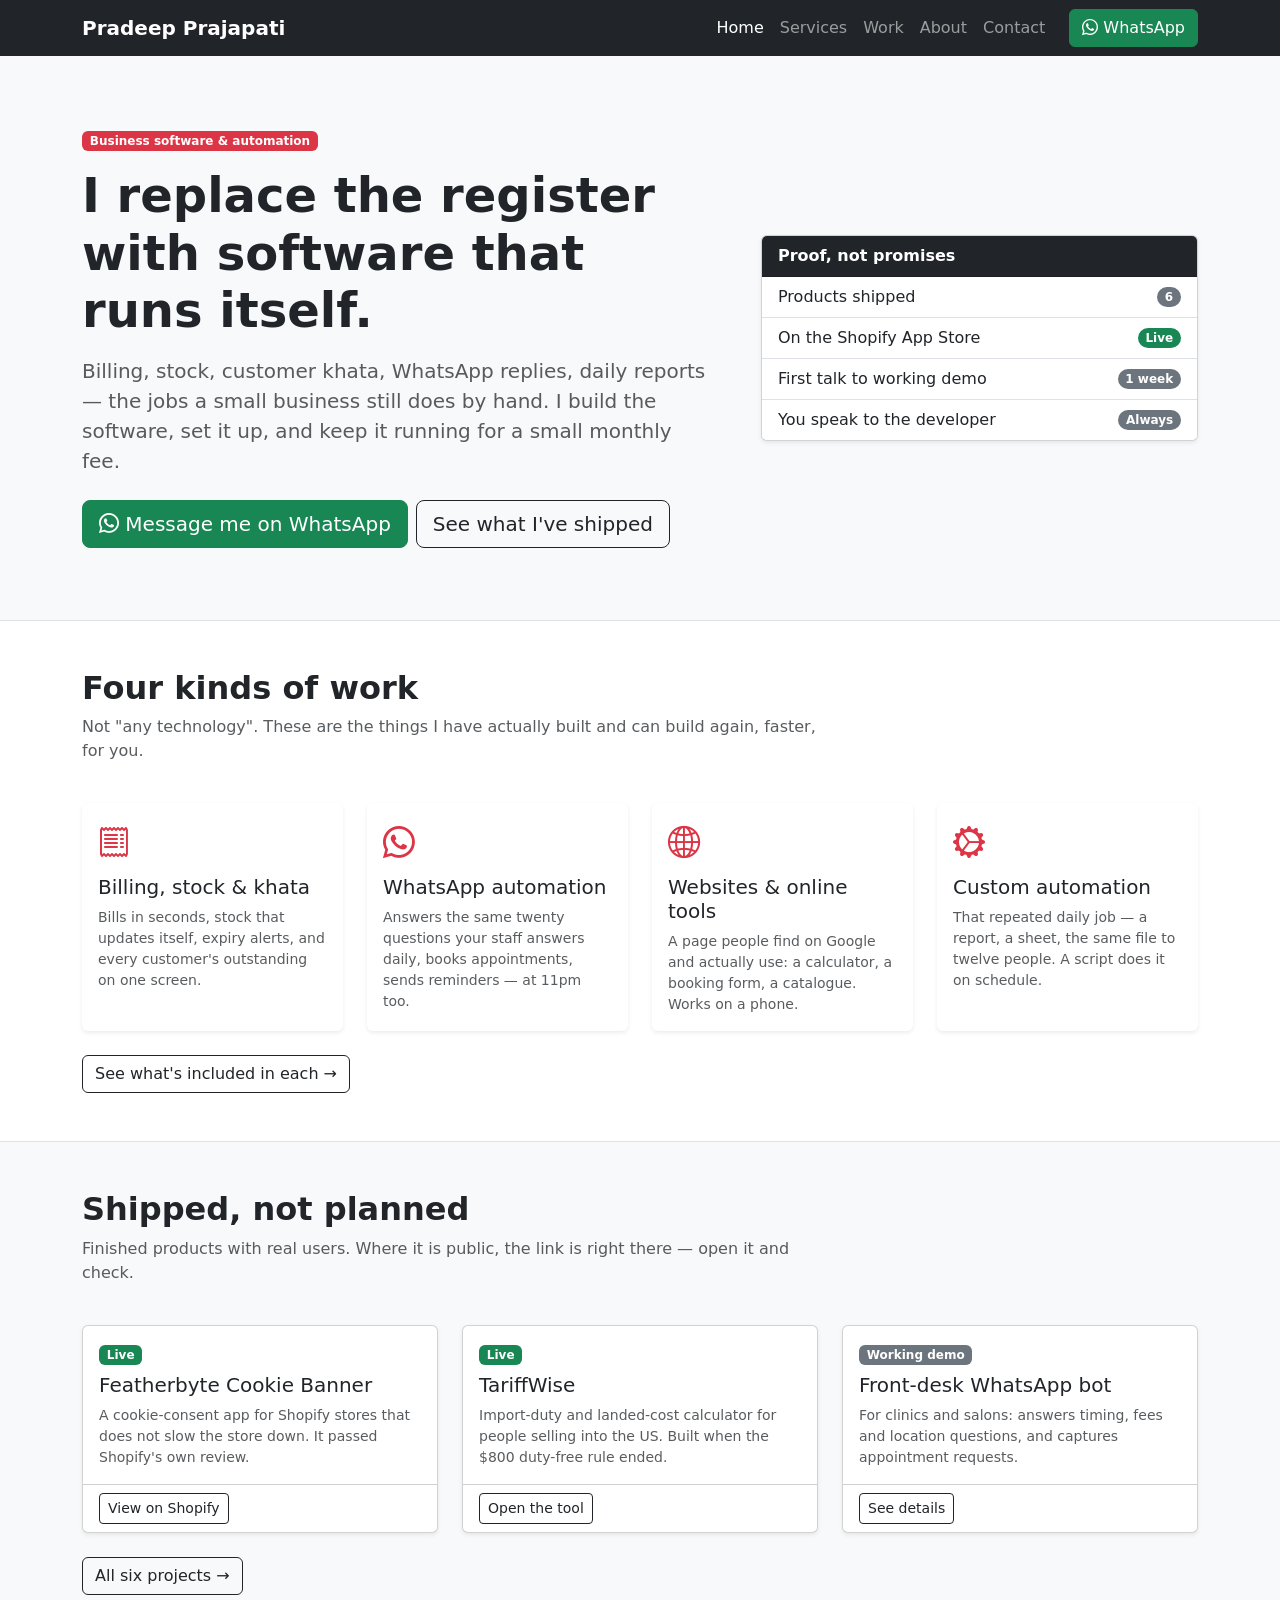
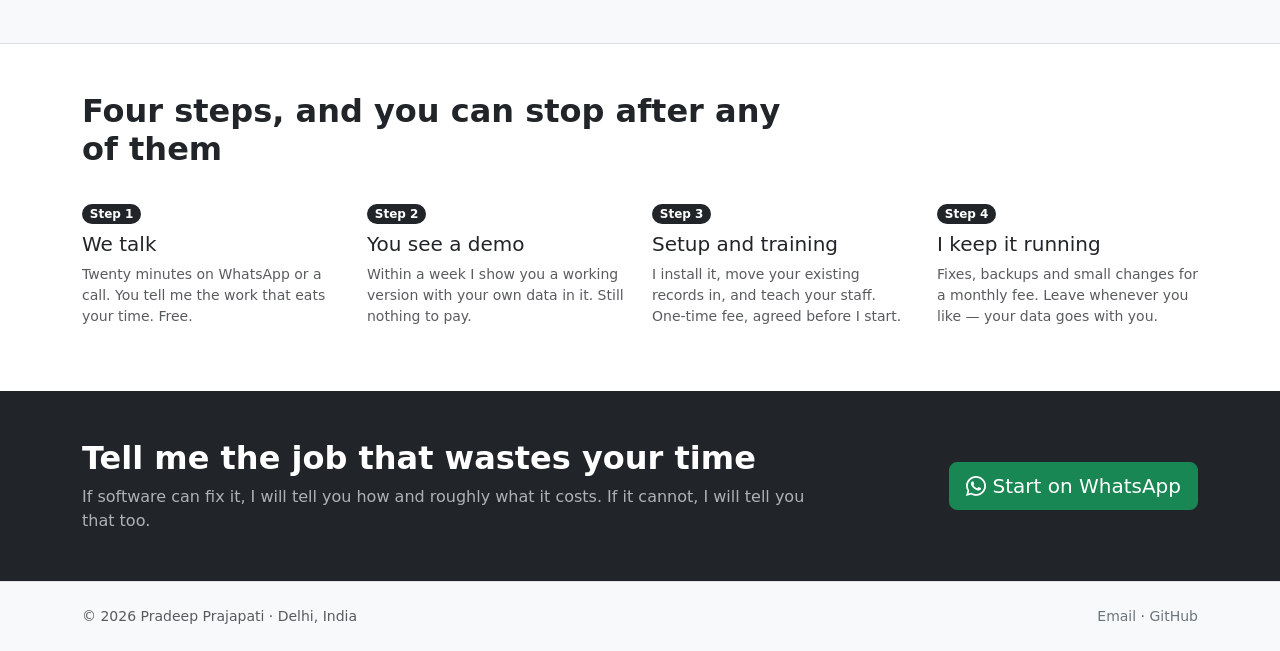
==== index.html @ d51dcd0d "Add BazaarMentor site: 5-page Bootstrap portfolio Static site (no build step, no custom CSS) for Git" ====
<!doctype html>
<html lang="en">
<head>
<meta charset="utf-8">
<meta name="viewport" content="width=device-width, initial-scale=1">
<title>Pradeep Prajapati — Business Software &amp; Automation</title>
<meta name="description" content="I build billing, stock, khata and WhatsApp automation software for small businesses. Live on the Shopify App Store. Delhi, India.">
<link rel="icon" href="favicon.svg" type="image/svg+xml">
<link href="https://cdn.jsdelivr.net/npm/bootstrap@5.3.3/dist/css/bootstrap.min.css" rel="stylesheet">
<link href="https://cdn.jsdelivr.net/npm/bootstrap-icons@1.11.3/font/bootstrap-icons.min.css" rel="stylesheet">
</head>
<body>

<nav class="navbar navbar-expand-lg bg-dark sticky-top" data-bs-theme="dark">
  <div class="container">
    <a class="navbar-brand fw-semibold" href="index.html">Pradeep Prajapati</a>
    <button class="navbar-toggler" type="button" data-bs-toggle="collapse" data-bs-target="#mainNav" aria-controls="mainNav" aria-expanded="false" aria-label="Toggle navigation">
      <span class="navbar-toggler-icon"></span>
    </button>
    <div class="collapse navbar-collapse" id="mainNav">
      <ul class="navbar-nav ms-auto mb-2 mb-lg-0">
        <li class="nav-item"><a class="nav-link active" aria-current="page" href="index.html">Home</a></li>
        <li class="nav-item"><a class="nav-link" href="services.html">Services</a></li>
        <li class="nav-item"><a class="nav-link" href="work.html">Work</a></li>
        <li class="nav-item"><a class="nav-link" href="about.html">About</a></li>
        <li class="nav-item"><a class="nav-link" href="contact.html">Contact</a></li>
      </ul>
      <a class="btn btn-success ms-lg-3 mt-2 mt-lg-0" href="https://wa.me/91XXXXXXXXXX?text=Hi%20Pradeep%2C%20I%20saw%20your%20website.">
        <i class="bi bi-whatsapp"></i> WhatsApp
      </a>
    </div>
  </div>
</nav>

<header class="bg-body-tertiary border-bottom py-5">
  <div class="container py-lg-4">
    <div class="row align-items-center g-5">
      <div class="col-lg-7">
        <span class="badge text-bg-danger mb-3">Business software &amp; automation</span>
        <h1 class="display-5 fw-bold">I replace the register with software that runs itself.</h1>
        <p class="lead text-body-secondary mt-3">
          Billing, stock, customer khata, WhatsApp replies, daily reports — the jobs a small business still does by hand.
          I build the software, set it up, and keep it running for a small monthly fee.
        </p>
        <div class="d-flex flex-wrap gap-2 mt-4">
          <a class="btn btn-success btn-lg" href="https://wa.me/91XXXXXXXXXX?text=Hi%20Pradeep%2C%20I%20want%20software%20for%20my%20business.">
            <i class="bi bi-whatsapp"></i> Message me on WhatsApp
          </a>
          <a class="btn btn-outline-dark btn-lg" href="work.html">See what I've shipped</a>
        </div>
      </div>
      <div class="col-lg-5">
        <div class="card shadow-sm">
          <div class="card-header bg-dark text-white fw-semibold" data-bs-theme="dark">Proof, not promises</div>
          <ul class="list-group list-group-flush">
            <li class="list-group-item d-flex justify-content-between align-items-center">
              Products shipped <span class="badge text-bg-secondary rounded-pill">6</span>
            </li>
            <li class="list-group-item d-flex justify-content-between align-items-center">
              On the Shopify App Store <span class="badge text-bg-success rounded-pill">Live</span>
            </li>
            <li class="list-group-item d-flex justify-content-between align-items-center">
              First talk to working demo <span class="badge text-bg-secondary rounded-pill">1 week</span>
            </li>
            <li class="list-group-item d-flex justify-content-between align-items-center">
              You speak to the developer <span class="badge text-bg-secondary rounded-pill">Always</span>
            </li>
          </ul>
        </div>
      </div>
    </div>
  </div>
</header>

<section class="container py-5">
  <div class="row mb-4">
    <div class="col-lg-8">
      <h2 class="fw-bold">Four kinds of work</h2>
      <p class="text-body-secondary">Not "any technology". These are the things I have actually built and can build again, faster, for you.</p>
    </div>
  </div>
  <div class="row g-4">
    <div class="col-md-6 col-lg-3">
      <div class="card h-100 border-0 shadow-sm">
        <div class="card-body">
          <i class="bi bi-receipt fs-2 text-danger"></i>
          <h3 class="h5 card-title mt-2">Billing, stock &amp; khata</h3>
          <p class="card-text text-body-secondary small">Bills in seconds, stock that updates itself, expiry alerts, and every customer's outstanding on one screen.</p>
        </div>
      </div>
    </div>
    <div class="col-md-6 col-lg-3">
      <div class="card h-100 border-0 shadow-sm">
        <div class="card-body">
          <i class="bi bi-whatsapp fs-2 text-danger"></i>
          <h3 class="h5 card-title mt-2">WhatsApp automation</h3>
          <p class="card-text text-body-secondary small">Answers the same twenty questions your staff answers daily, books appointments, sends reminders — at 11pm too.</p>
        </div>
      </div>
    </div>
    <div class="col-md-6 col-lg-3">
      <div class="card h-100 border-0 shadow-sm">
        <div class="card-body">
          <i class="bi bi-globe2 fs-2 text-danger"></i>
          <h3 class="h5 card-title mt-2">Websites &amp; online tools</h3>
          <p class="card-text text-body-secondary small">A page people find on Google and actually use: a calculator, a booking form, a catalogue. Works on a phone.</p>
        </div>
      </div>
    </div>
    <div class="col-md-6 col-lg-3">
      <div class="card h-100 border-0 shadow-sm">
        <div class="card-body">
          <i class="bi bi-gear-wide-connected fs-2 text-danger"></i>
          <h3 class="h5 card-title mt-2">Custom automation</h3>
          <p class="card-text text-body-secondary small">That repeated daily job — a report, a sheet, the same file to twelve people. A script does it on schedule.</p>
        </div>
      </div>
    </div>
  </div>
  <div class="mt-4">
    <a class="btn btn-outline-dark" href="services.html">See what's included in each →</a>
  </div>
</section>

<section class="bg-body-tertiary border-top border-bottom py-5">
  <div class="container">
    <div class="row mb-4">
      <div class="col-lg-8">
        <h2 class="fw-bold">Shipped, not planned</h2>
        <p class="text-body-secondary">Finished products with real users. Where it is public, the link is right there — open it and check.</p>
      </div>
    </div>
    <div class="row g-4">
      <div class="col-md-4">
        <div class="card h-100 shadow-sm">
          <div class="card-body">
            <span class="badge text-bg-success mb-2">Live</span>
            <h3 class="h5 card-title">Featherbyte Cookie Banner</h3>
            <p class="card-text text-body-secondary small">A cookie-consent app for Shopify stores that does not slow the store down. It passed Shopify's own review.</p>
          </div>
          <div class="card-footer bg-transparent">
            <a class="btn btn-sm btn-outline-dark" href="https://apps.shopify.com/featherbyte-cookie-banner" target="_blank" rel="noopener">View on Shopify</a>
          </div>
        </div>
      </div>
      <div class="col-md-4">
        <div class="card h-100 shadow-sm">
          <div class="card-body">
            <span class="badge text-bg-success mb-2">Live</span>
            <h3 class="h5 card-title">TariffWise</h3>
            <p class="card-text text-body-secondary small">Import-duty and landed-cost calculator for people selling into the US. Built when the $800 duty-free rule ended.</p>
          </div>
          <div class="card-footer bg-transparent">
            <a class="btn btn-sm btn-outline-dark" href="https://pradeepprajapati9.github.io/tariffwise/" target="_blank" rel="noopener">Open the tool</a>
          </div>
        </div>
      </div>
      <div class="col-md-4">
        <div class="card h-100 shadow-sm">
          <div class="card-body">
            <span class="badge text-bg-secondary mb-2">Working demo</span>
            <h3 class="h5 card-title">Front-desk WhatsApp bot</h3>
            <p class="card-text text-body-secondary small">For clinics and salons: answers timing, fees and location questions, and captures appointment requests.</p>
          </div>
          <div class="card-footer bg-transparent">
            <a class="btn btn-sm btn-outline-dark" href="work.html">See details</a>
          </div>
        </div>
      </div>
    </div>
    <div class="mt-4">
      <a class="btn btn-outline-dark" href="work.html">All six projects →</a>
    </div>
  </div>
</section>

<section class="container py-5">
  <div class="row mb-4">
    <div class="col-lg-8">
      <h2 class="fw-bold">Four steps, and you can stop after any of them</h2>
    </div>
  </div>
  <div class="row g-4">
    <div class="col-md-6 col-lg-3">
      <span class="badge text-bg-dark rounded-pill mb-2">Step 1</span>
      <h3 class="h5">We talk</h3>
      <p class="text-body-secondary small">Twenty minutes on WhatsApp or a call. You tell me the work that eats your time. Free.</p>
    </div>
    <div class="col-md-6 col-lg-3">
      <span class="badge text-bg-dark rounded-pill mb-2">Step 2</span>
      <h3 class="h5">You see a demo</h3>
      <p class="text-body-secondary small">Within a week I show you a working version with your own data in it. Still nothing to pay.</p>
    </div>
    <div class="col-md-6 col-lg-3">
      <span class="badge text-bg-dark rounded-pill mb-2">Step 3</span>
      <h3 class="h5">Setup and training</h3>
      <p class="text-body-secondary small">I install it, move your existing records in, and teach your staff. One-time fee, agreed before I start.</p>
    </div>
    <div class="col-md-6 col-lg-3">
      <span class="badge text-bg-dark rounded-pill mb-2">Step 4</span>
      <h3 class="h5">I keep it running</h3>
      <p class="text-body-secondary small">Fixes, backups and small changes for a monthly fee. Leave whenever you like — your data goes with you.</p>
    </div>
  </div>
</section>

<section class="bg-dark text-white py-5" data-bs-theme="dark">
  <div class="container">
    <div class="row align-items-center g-4">
      <div class="col-lg-8">
        <h2 class="fw-bold">Tell me the job that wastes your time</h2>
        <p class="text-body-secondary mb-0">If software can fix it, I will tell you how and roughly what it costs. If it cannot, I will tell you that too.</p>
      </div>
      <div class="col-lg-4 text-lg-end">
        <a class="btn btn-success btn-lg" href="https://wa.me/91XXXXXXXXXX?text=Hi%20Pradeep%2C%20I%20want%20software%20for%20my%20business.">
          <i class="bi bi-whatsapp"></i> Start on WhatsApp
        </a>
      </div>
    </div>
  </div>
</section>

<footer class="bg-body-tertiary border-top py-4">
  <div class="container d-flex flex-wrap justify-content-between gap-2">
    <span class="text-body-secondary small">© 2026 Pradeep Prajapati · Delhi, India</span>
    <span class="text-body-secondary small">
      <a class="link-secondary text-decoration-none" href="mailto:prajapatipradeepkumar954@gmail.com">Email</a> ·
      <a class="link-secondary text-decoration-none" href="https://github.com/pradeepprajapati9" target="_blank" rel="noopener">GitHub</a>
    </span>
  </div>
</footer>

<script src="https://cdn.jsdelivr.net/npm/bootstrap@5.3.3/dist/js/bootstrap.bundle.min.js"></script>
</body>
</html>
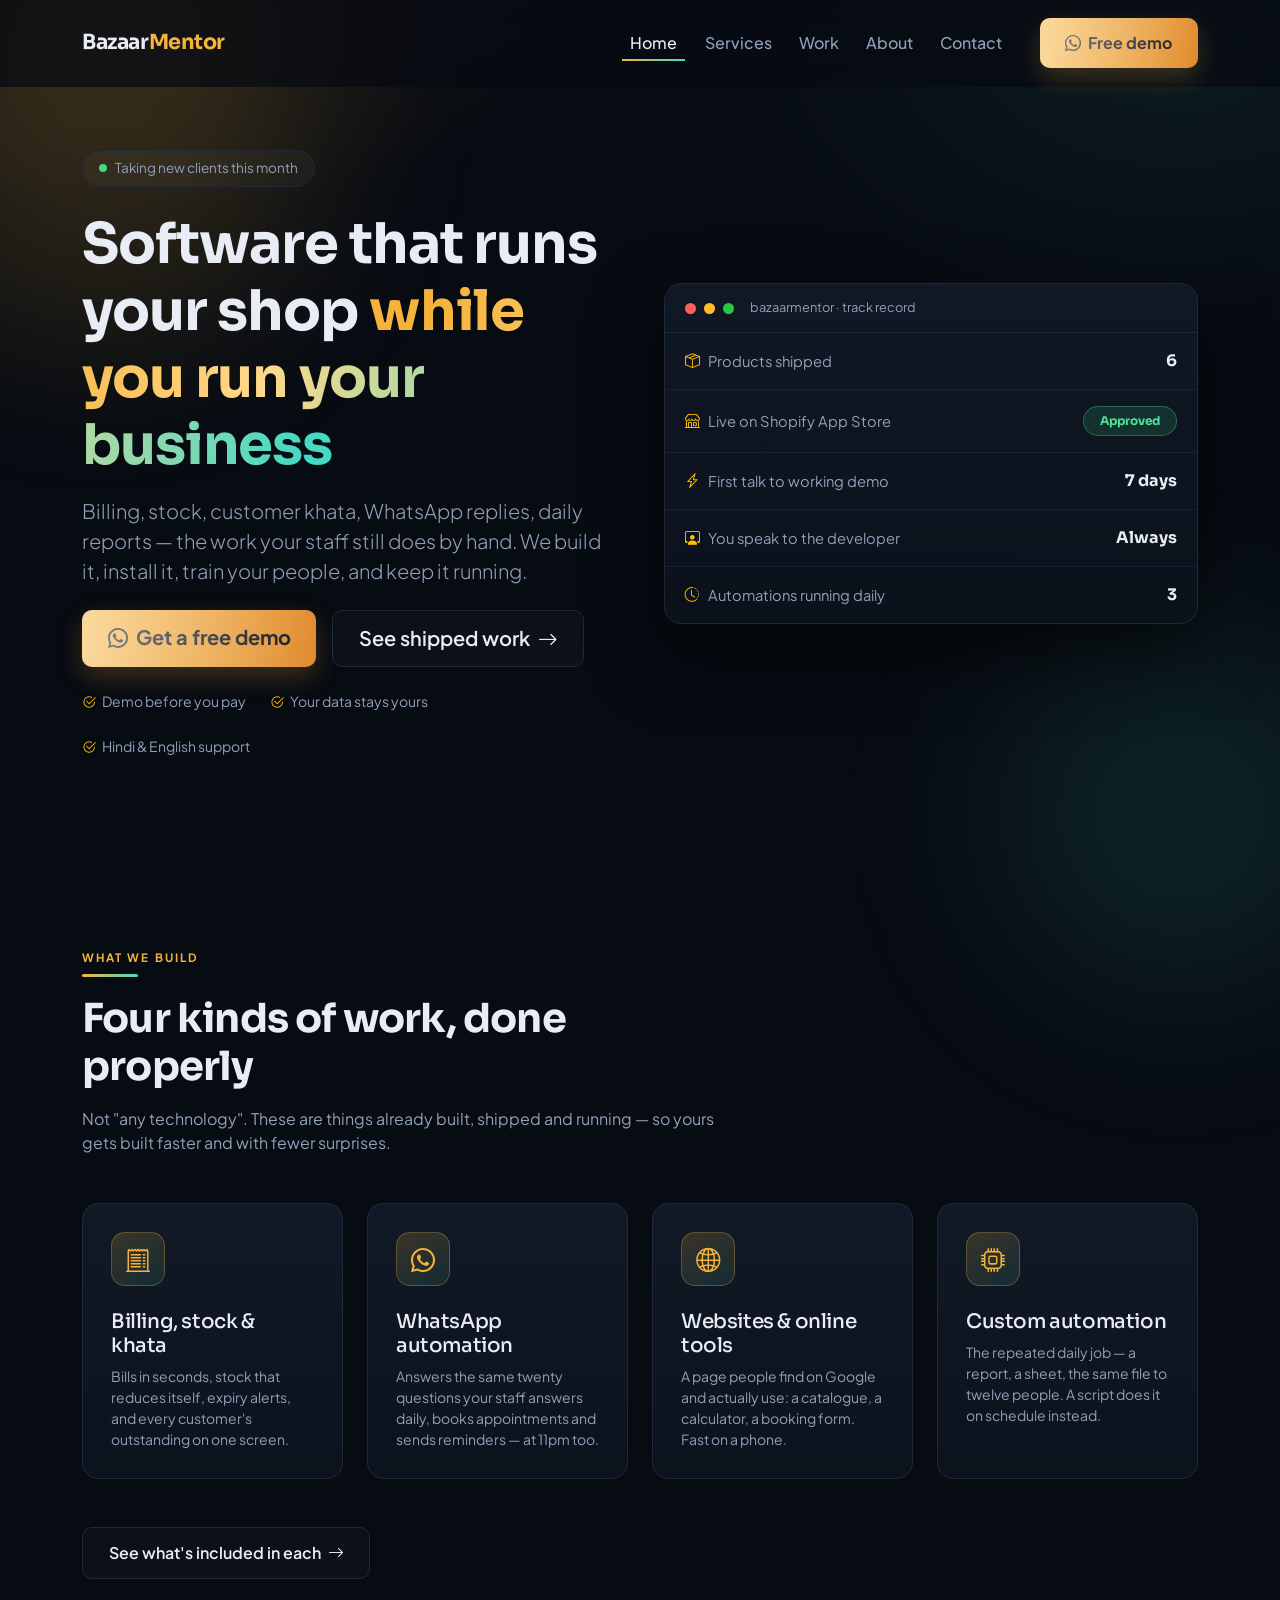
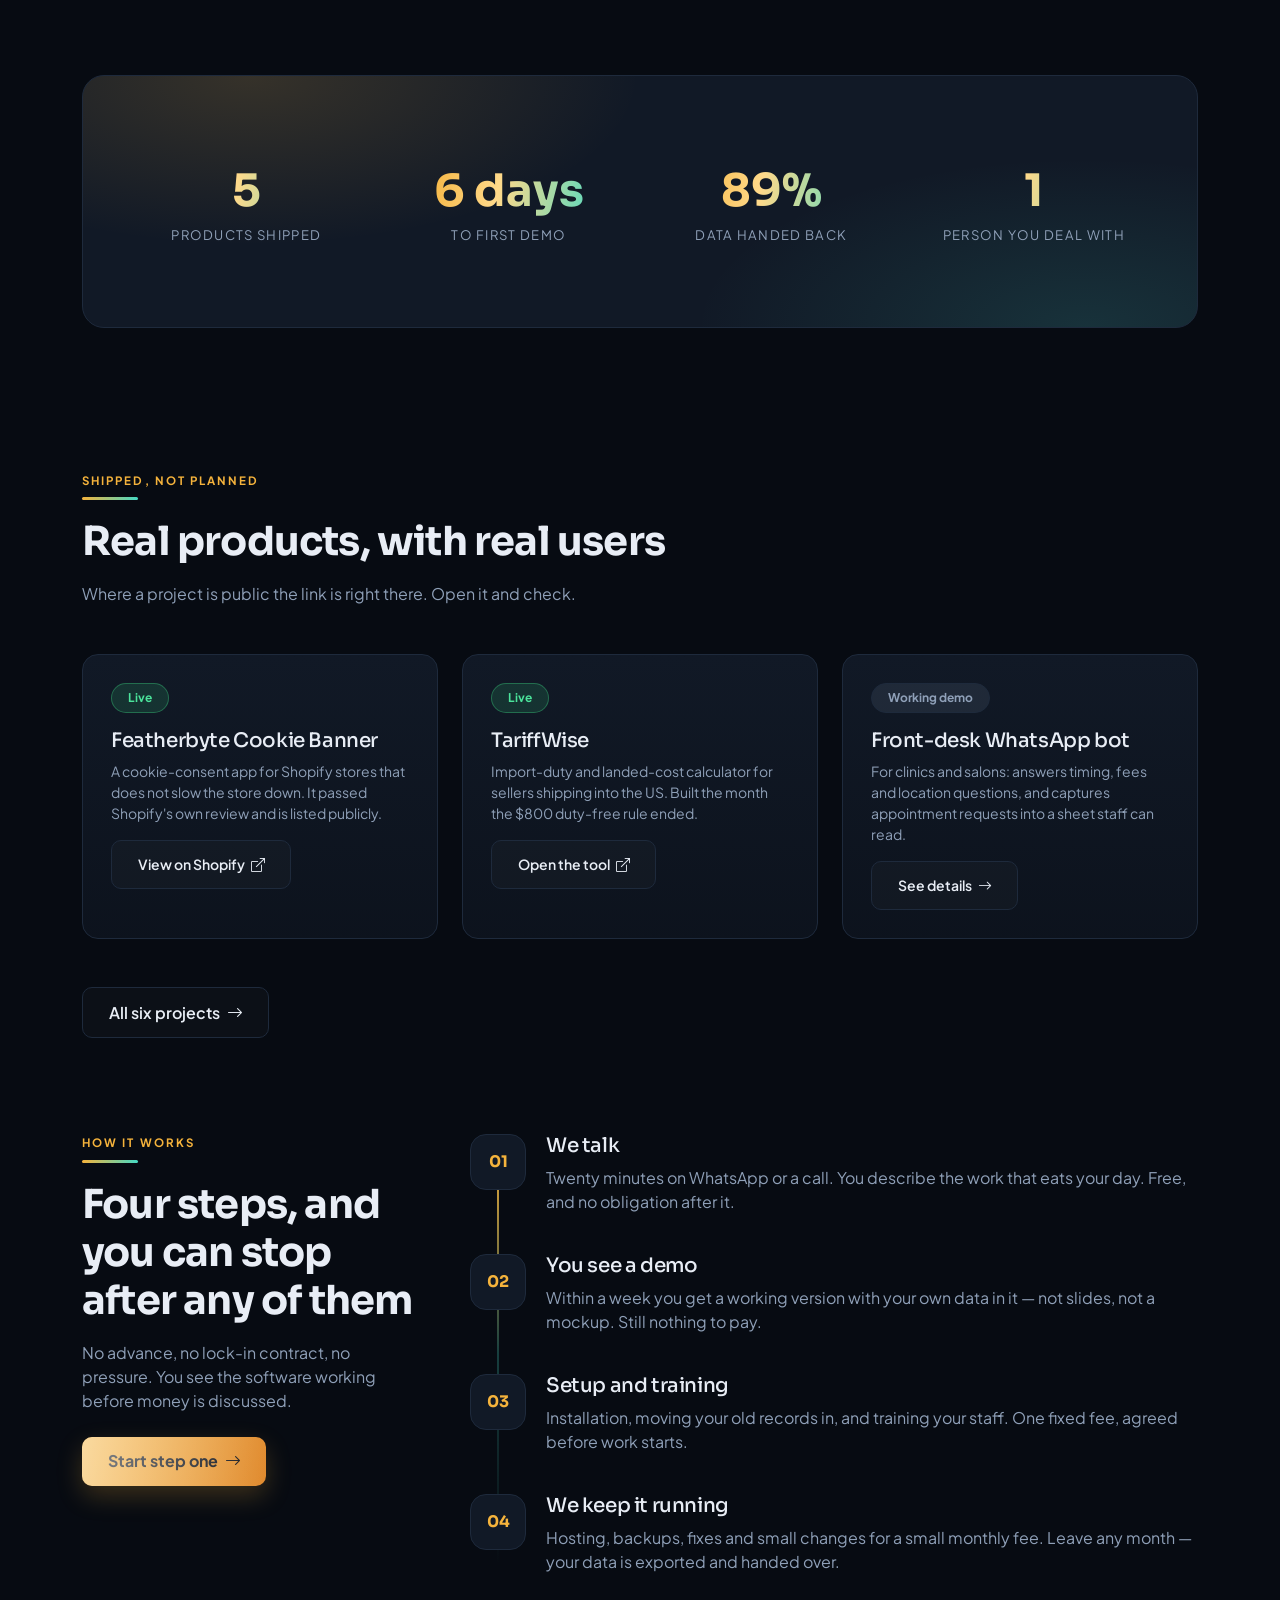
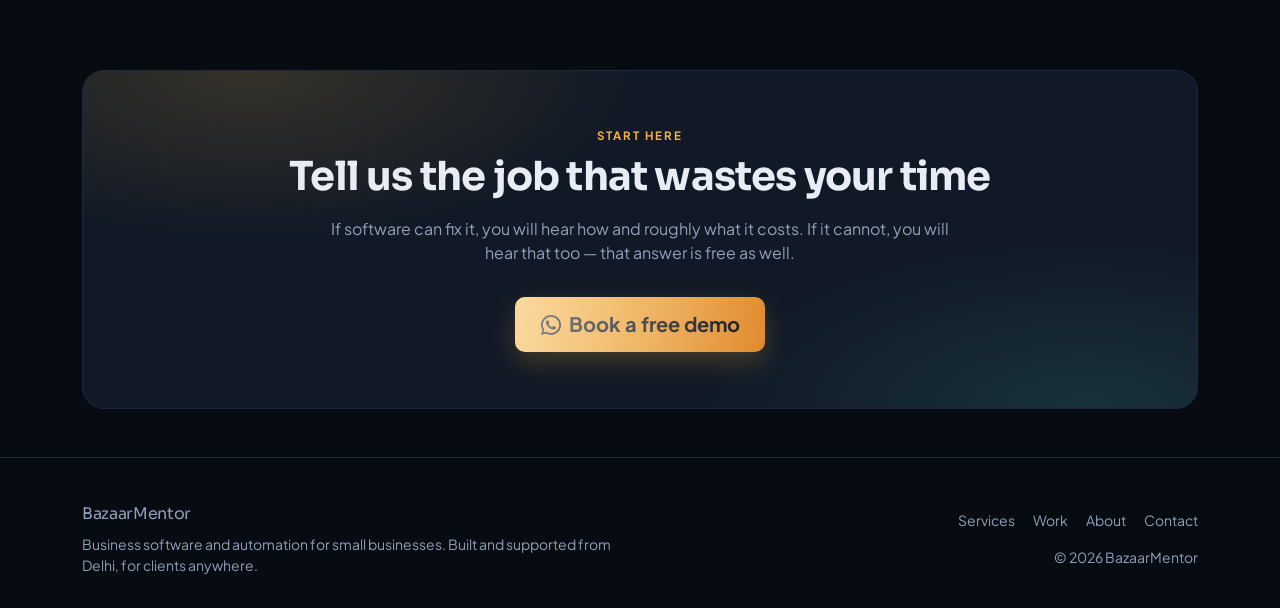
==== commit d0e37574: "Rebrand to BazaarMentor with animated dark theme New visual identity: dark ink ground, gold/cyan acc" ====
--- a/index.html
+++ b/index.html
@@ -1,235 +1,286 @@
 <!doctype html>
-<html lang="en">
+<html lang="en" data-bs-theme="dark">
 <head>
 <meta charset="utf-8">
 <meta name="viewport" content="width=device-width, initial-scale=1">
-<title>Pradeep Prajapati — Business Software &amp; Automation</title>
-<meta name="description" content="I build billing, stock, khata and WhatsApp automation software for small businesses. Live on the Shopify App Store. Delhi, India.">
+<title>BazaarMentor — Software that runs your shop while you run your business</title>
+<meta name="description" content="Billing, stock, khata and WhatsApp automation for small businesses. Built, installed and maintained by the developer who writes the code. Live on the Shopify App Store.">
 <link rel="icon" href="favicon.svg" type="image/svg+xml">
+<link rel="preconnect" href="https://fonts.googleapis.com">
+<link rel="preconnect" href="https://fonts.gstatic.com" crossorigin>
+<link href="https://fonts.googleapis.com/css2?family=Sora:wght@600;700&family=Plus+Jakarta+Sans:wght@400;500;600&display=swap" rel="stylesheet">
 <link href="https://cdn.jsdelivr.net/npm/bootstrap@5.3.3/dist/css/bootstrap.min.css" rel="stylesheet">
 <link href="https://cdn.jsdelivr.net/npm/bootstrap-icons@1.11.3/font/bootstrap-icons.min.css" rel="stylesheet">
+<link href="assets/style.css" rel="stylesheet">
 </head>
 <body>
 
-<nav class="navbar navbar-expand-lg bg-dark sticky-top" data-bs-theme="dark">
-  <div class="container">
-    <a class="navbar-brand fw-semibold" href="index.html">Pradeep Prajapati</a>
-    <button class="navbar-toggler" type="button" data-bs-toggle="collapse" data-bs-target="#mainNav" aria-controls="mainNav" aria-expanded="false" aria-label="Toggle navigation">
+<nav class="navbar navbar-expand-lg navbar-bm fixed-top">
+  <div class="container">
+    <a class="navbar-brand" href="index.html">Bazaar<span>Mentor</span></a>
+    <button class="navbar-toggler border-0" type="button" data-bs-toggle="collapse" data-bs-target="#mainNav" aria-controls="mainNav" aria-expanded="false" aria-label="Menu">
       <span class="navbar-toggler-icon"></span>
     </button>
     <div class="collapse navbar-collapse" id="mainNav">
-      <ul class="navbar-nav ms-auto mb-2 mb-lg-0">
-        <li class="nav-item"><a class="nav-link active" aria-current="page" href="index.html">Home</a></li>
+      <ul class="navbar-nav ms-auto mb-3 mb-lg-0">
+        <li class="nav-item"><a class="nav-link active" href="index.html">Home</a></li>
         <li class="nav-item"><a class="nav-link" href="services.html">Services</a></li>
         <li class="nav-item"><a class="nav-link" href="work.html">Work</a></li>
         <li class="nav-item"><a class="nav-link" href="about.html">About</a></li>
         <li class="nav-item"><a class="nav-link" href="contact.html">Contact</a></li>
       </ul>
-      <a class="btn btn-success ms-lg-3 mt-2 mt-lg-0" href="https://wa.me/91XXXXXXXXXX?text=Hi%20Pradeep%2C%20I%20saw%20your%20website.">
-        <i class="bi bi-whatsapp"></i> WhatsApp
-      </a>
+      <a class="btn btn-bm ms-lg-4" href="contact.html"><i class="bi bi-whatsapp me-1"></i> Free demo</a>
     </div>
   </div>
 </nav>
 
-<header class="bg-body-tertiary border-bottom py-5">
-  <div class="container py-lg-4">
+<!-- ================= HERO ================= -->
+<header class="hero">
+  <div class="orb orb-1"></div>
+  <div class="orb orb-2"></div>
+  <div class="container">
     <div class="row align-items-center g-5">
-      <div class="col-lg-7">
-        <span class="badge text-bg-danger mb-3">Business software &amp; automation</span>
-        <h1 class="display-5 fw-bold">I replace the register with software that runs itself.</h1>
-        <p class="lead text-body-secondary mt-3">
-          Billing, stock, customer khata, WhatsApp replies, daily reports — the jobs a small business still does by hand.
-          I build the software, set it up, and keep it running for a small monthly fee.
+      <div class="col-lg-6">
+        <div class="pill reveal"><span class="dot"></span> Taking new clients this month</div>
+        <h1 class="display-4 fw-bold mt-4 reveal d1">
+          Software that runs your shop <span class="gradient-text">while you run your business</span>
+        </h1>
+        <p class="lead text-muted-bm mt-3 reveal d2">
+          Billing, stock, customer khata, WhatsApp replies, daily reports — the work your staff still does by hand.
+          We build it, install it, train your people, and keep it running.
         </p>
-        <div class="d-flex flex-wrap gap-2 mt-4">
-          <a class="btn btn-success btn-lg" href="https://wa.me/91XXXXXXXXXX?text=Hi%20Pradeep%2C%20I%20want%20software%20for%20my%20business.">
-            <i class="bi bi-whatsapp"></i> Message me on WhatsApp
-          </a>
-          <a class="btn btn-outline-dark btn-lg" href="work.html">See what I've shipped</a>
-        </div>
-      </div>
-      <div class="col-lg-5">
-        <div class="card shadow-sm">
-          <div class="card-header bg-dark text-white fw-semibold" data-bs-theme="dark">Proof, not promises</div>
-          <ul class="list-group list-group-flush">
-            <li class="list-group-item d-flex justify-content-between align-items-center">
-              Products shipped <span class="badge text-bg-secondary rounded-pill">6</span>
-            </li>
-            <li class="list-group-item d-flex justify-content-between align-items-center">
-              On the Shopify App Store <span class="badge text-bg-success rounded-pill">Live</span>
-            </li>
-            <li class="list-group-item d-flex justify-content-between align-items-center">
-              First talk to working demo <span class="badge text-bg-secondary rounded-pill">1 week</span>
-            </li>
-            <li class="list-group-item d-flex justify-content-between align-items-center">
-              You speak to the developer <span class="badge text-bg-secondary rounded-pill">Always</span>
-            </li>
-          </ul>
+        <div class="d-flex flex-wrap gap-3 mt-4 reveal d3">
+          <a class="btn btn-bm btn-lg" href="contact.html"><i class="bi bi-whatsapp me-2"></i>Get a free demo</a>
+          <a class="btn btn-outline-bm btn-lg" href="work.html">See shipped work <i class="bi bi-arrow-right ms-1"></i></a>
+        </div>
+        <div class="d-flex flex-wrap gap-4 mt-4 text-muted-bm small reveal d4">
+          <span><i class="bi bi-check2-circle text-warning me-1"></i> Demo before you pay</span>
+          <span><i class="bi bi-check2-circle text-warning me-1"></i> Your data stays yours</span>
+          <span><i class="bi bi-check2-circle text-warning me-1"></i> Hindi &amp; English support</span>
+        </div>
+      </div>
+
+      <div class="col-lg-6">
+        <div class="panel reveal d2">
+          <div class="panel-head">
+            <i style="background:#FF5F57"></i><i style="background:#FEBC2E"></i><i style="background:#28C840"></i>
+            <span class="ms-2">bazaarmentor · track record</span>
+          </div>
+          <div class="panel-row">
+            <span class="k"><i class="bi bi-box-seam me-2 text-warning"></i>Products shipped</span>
+            <span class="v" data-count="6">0</span>
+          </div>
+          <div class="panel-row">
+            <span class="k"><i class="bi bi-shop me-2 text-warning"></i>Live on Shopify App Store</span>
+            <span class="v"><span class="badge badge-live rounded-pill px-3 py-2">Approved</span></span>
+          </div>
+          <div class="panel-row">
+            <span class="k"><i class="bi bi-lightning-charge me-2 text-warning"></i>First talk to working demo</span>
+            <span class="v">7 days</span>
+          </div>
+          <div class="panel-row">
+            <span class="k"><i class="bi bi-person-workspace me-2 text-warning"></i>You speak to the developer</span>
+            <span class="v">Always</span>
+          </div>
+          <div class="panel-row">
+            <span class="k"><i class="bi bi-clock-history me-2 text-warning"></i>Automations running daily</span>
+            <span class="v" data-count="3">0</span>
+          </div>
         </div>
       </div>
     </div>
   </div>
 </header>
 
-<section class="container py-5">
-  <div class="row mb-4">
-    <div class="col-lg-8">
-      <h2 class="fw-bold">Four kinds of work</h2>
-      <p class="text-body-secondary">Not "any technology". These are the things I have actually built and can build again, faster, for you.</p>
-    </div>
-  </div>
-  <div class="row g-4">
-    <div class="col-md-6 col-lg-3">
-      <div class="card h-100 border-0 shadow-sm">
-        <div class="card-body">
-          <i class="bi bi-receipt fs-2 text-danger"></i>
-          <h3 class="h5 card-title mt-2">Billing, stock &amp; khata</h3>
-          <p class="card-text text-body-secondary small">Bills in seconds, stock that updates itself, expiry alerts, and every customer's outstanding on one screen.</p>
-        </div>
-      </div>
-    </div>
-    <div class="col-md-6 col-lg-3">
-      <div class="card h-100 border-0 shadow-sm">
-        <div class="card-body">
-          <i class="bi bi-whatsapp fs-2 text-danger"></i>
-          <h3 class="h5 card-title mt-2">WhatsApp automation</h3>
-          <p class="card-text text-body-secondary small">Answers the same twenty questions your staff answers daily, books appointments, sends reminders — at 11pm too.</p>
-        </div>
-      </div>
-    </div>
-    <div class="col-md-6 col-lg-3">
-      <div class="card h-100 border-0 shadow-sm">
-        <div class="card-body">
-          <i class="bi bi-globe2 fs-2 text-danger"></i>
-          <h3 class="h5 card-title mt-2">Websites &amp; online tools</h3>
-          <p class="card-text text-body-secondary small">A page people find on Google and actually use: a calculator, a booking form, a catalogue. Works on a phone.</p>
-        </div>
-      </div>
-    </div>
-    <div class="col-md-6 col-lg-3">
-      <div class="card h-100 border-0 shadow-sm">
-        <div class="card-body">
-          <i class="bi bi-gear-wide-connected fs-2 text-danger"></i>
-          <h3 class="h5 card-title mt-2">Custom automation</h3>
-          <p class="card-text text-body-secondary small">That repeated daily job — a report, a sheet, the same file to twelve people. A script does it on schedule.</p>
-        </div>
-      </div>
-    </div>
-  </div>
-  <div class="mt-4">
-    <a class="btn btn-outline-dark" href="services.html">See what's included in each →</a>
-  </div>
-</section>
-
-<section class="bg-body-tertiary border-top border-bottom py-5">
-  <div class="container">
-    <div class="row mb-4">
+<!-- ================= SERVICES ================= -->
+<section class="section">
+  <div class="container">
+    <div class="row mb-5">
+      <div class="col-lg-7 reveal">
+        <div class="eyebrow">What we build</div>
+        <div class="rule mt-2"></div>
+        <h2 class="display-6 fw-bold">Four kinds of work, done properly</h2>
+        <p class="text-muted-bm mt-3 mb-0">Not "any technology". These are things already built, shipped and running — so yours gets built faster and with fewer surprises.</p>
+      </div>
+    </div>
+
+    <div class="row g-4">
+      <div class="col-md-6 col-xl-3 reveal">
+        <div class="card-bm">
+          <div class="icon-badge"><i class="bi bi-receipt-cutoff"></i></div>
+          <h3 class="h5 mt-4">Billing, stock &amp; khata</h3>
+          <p class="text-muted-bm small mb-0">Bills in seconds, stock that reduces itself, expiry alerts, and every customer's outstanding on one screen.</p>
+        </div>
+      </div>
+      <div class="col-md-6 col-xl-3 reveal d1">
+        <div class="card-bm">
+          <div class="icon-badge"><i class="bi bi-whatsapp"></i></div>
+          <h3 class="h5 mt-4">WhatsApp automation</h3>
+          <p class="text-muted-bm small mb-0">Answers the same twenty questions your staff answers daily, books appointments and sends reminders — at 11pm too.</p>
+        </div>
+      </div>
+      <div class="col-md-6 col-xl-3 reveal d2">
+        <div class="card-bm">
+          <div class="icon-badge"><i class="bi bi-globe2"></i></div>
+          <h3 class="h5 mt-4">Websites &amp; online tools</h3>
+          <p class="text-muted-bm small mb-0">A page people find on Google and actually use: a catalogue, a calculator, a booking form. Fast on a phone.</p>
+        </div>
+      </div>
+      <div class="col-md-6 col-xl-3 reveal d3">
+        <div class="card-bm">
+          <div class="icon-badge"><i class="bi bi-cpu"></i></div>
+          <h3 class="h5 mt-4">Custom automation</h3>
+          <p class="text-muted-bm small mb-0">The repeated daily job — a report, a sheet, the same file to twelve people. A script does it on schedule instead.</p>
+        </div>
+      </div>
+    </div>
+
+    <div class="mt-5 reveal">
+      <a class="btn btn-outline-bm" href="services.html">See what's included in each <i class="bi bi-arrow-right ms-1"></i></a>
+    </div>
+  </div>
+</section>
+
+<!-- ================= STATS ================= -->
+<section class="pb-5">
+  <div class="container">
+    <div class="cta-band reveal">
+      <div class="row g-4">
+        <div class="col-6 col-lg-3">
+          <div class="stat"><div class="num gradient-text" data-count="6">0</div><div class="lbl">Products shipped</div></div>
+        </div>
+        <div class="col-6 col-lg-3">
+          <div class="stat"><div class="num gradient-text" data-count="7" data-suffix=" days">0</div><div class="lbl">To first demo</div></div>
+        </div>
+        <div class="col-6 col-lg-3">
+          <div class="stat"><div class="num gradient-text" data-count="100" data-suffix="%">0</div><div class="lbl">Data handed back</div></div>
+        </div>
+        <div class="col-6 col-lg-3">
+          <div class="stat"><div class="num gradient-text" data-count="1">0</div><div class="lbl">Person you deal with</div></div>
+        </div>
+      </div>
+    </div>
+  </div>
+</section>
+
+<!-- ================= WORK ================= -->
+<section class="section">
+  <div class="container">
+    <div class="row mb-5">
+      <div class="col-lg-7 reveal">
+        <div class="eyebrow">Shipped, not planned</div>
+        <div class="rule mt-2"></div>
+        <h2 class="display-6 fw-bold">Real products, with real users</h2>
+        <p class="text-muted-bm mt-3 mb-0">Where a project is public the link is right there. Open it and check.</p>
+      </div>
+    </div>
+
+    <div class="row g-4">
+      <div class="col-lg-4 reveal">
+        <div class="card-bm">
+          <span class="badge badge-live rounded-pill px-3 py-2">Live</span>
+          <h3 class="h5 mt-3">Featherbyte Cookie Banner</h3>
+          <p class="text-muted-bm small">A cookie-consent app for Shopify stores that does not slow the store down. It passed Shopify's own review and is listed publicly.</p>
+          <a class="btn btn-outline-bm btn-sm" href="https://apps.shopify.com/featherbyte-cookie-banner" target="_blank" rel="noopener">View on Shopify <i class="bi bi-box-arrow-up-right ms-1"></i></a>
+        </div>
+      </div>
+      <div class="col-lg-4 reveal d1">
+        <div class="card-bm">
+          <span class="badge badge-live rounded-pill px-3 py-2">Live</span>
+          <h3 class="h5 mt-3">TariffWise</h3>
+          <p class="text-muted-bm small">Import-duty and landed-cost calculator for sellers shipping into the US. Built the month the $800 duty-free rule ended.</p>
+          <a class="btn btn-outline-bm btn-sm" href="https://pradeepprajapati9.github.io/tariffwise/" target="_blank" rel="noopener">Open the tool <i class="bi bi-box-arrow-up-right ms-1"></i></a>
+        </div>
+      </div>
+      <div class="col-lg-4 reveal d2">
+        <div class="card-bm">
+          <span class="badge badge-built rounded-pill px-3 py-2">Working demo</span>
+          <h3 class="h5 mt-3">Front-desk WhatsApp bot</h3>
+          <p class="text-muted-bm small">For clinics and salons: answers timing, fees and location questions, and captures appointment requests into a sheet staff can read.</p>
+          <a class="btn btn-outline-bm btn-sm" href="work.html">See details <i class="bi bi-arrow-right ms-1"></i></a>
+        </div>
+      </div>
+    </div>
+
+    <div class="mt-5 reveal">
+      <a class="btn btn-outline-bm" href="work.html">All six projects <i class="bi bi-arrow-right ms-1"></i></a>
+    </div>
+  </div>
+</section>
+
+<!-- ================= PROCESS ================= -->
+<section class="section pt-0">
+  <div class="container">
+    <div class="row g-5">
+      <div class="col-lg-4 reveal">
+        <div class="eyebrow">How it works</div>
+        <div class="rule mt-2"></div>
+        <h2 class="display-6 fw-bold">Four steps, and you can stop after any of them</h2>
+        <p class="text-muted-bm mt-3">No advance, no lock-in contract, no pressure. You see the software working before money is discussed.</p>
+        <a class="btn btn-bm mt-2" href="contact.html">Start step one <i class="bi bi-arrow-right ms-1"></i></a>
+      </div>
+
       <div class="col-lg-8">
-        <h2 class="fw-bold">Shipped, not planned</h2>
-        <p class="text-body-secondary">Finished products with real users. Where it is public, the link is right there — open it and check.</p>
-      </div>
-    </div>
-    <div class="row g-4">
-      <div class="col-md-4">
-        <div class="card h-100 shadow-sm">
-          <div class="card-body">
-            <span class="badge text-bg-success mb-2">Live</span>
-            <h3 class="h5 card-title">Featherbyte Cookie Banner</h3>
-            <p class="card-text text-body-secondary small">A cookie-consent app for Shopify stores that does not slow the store down. It passed Shopify's own review.</p>
-          </div>
-          <div class="card-footer bg-transparent">
-            <a class="btn btn-sm btn-outline-dark" href="https://apps.shopify.com/featherbyte-cookie-banner" target="_blank" rel="noopener">View on Shopify</a>
-          </div>
-        </div>
-      </div>
-      <div class="col-md-4">
-        <div class="card h-100 shadow-sm">
-          <div class="card-body">
-            <span class="badge text-bg-success mb-2">Live</span>
-            <h3 class="h5 card-title">TariffWise</h3>
-            <p class="card-text text-body-secondary small">Import-duty and landed-cost calculator for people selling into the US. Built when the $800 duty-free rule ended.</p>
-          </div>
-          <div class="card-footer bg-transparent">
-            <a class="btn btn-sm btn-outline-dark" href="https://pradeepprajapati9.github.io/tariffwise/" target="_blank" rel="noopener">Open the tool</a>
-          </div>
-        </div>
-      </div>
-      <div class="col-md-4">
-        <div class="card h-100 shadow-sm">
-          <div class="card-body">
-            <span class="badge text-bg-secondary mb-2">Working demo</span>
-            <h3 class="h5 card-title">Front-desk WhatsApp bot</h3>
-            <p class="card-text text-body-secondary small">For clinics and salons: answers timing, fees and location questions, and captures appointment requests.</p>
-          </div>
-          <div class="card-footer bg-transparent">
-            <a class="btn btn-sm btn-outline-dark" href="work.html">See details</a>
-          </div>
-        </div>
-      </div>
-    </div>
-    <div class="mt-4">
-      <a class="btn btn-outline-dark" href="work.html">All six projects →</a>
-    </div>
-  </div>
-</section>
-
-<section class="container py-5">
-  <div class="row mb-4">
-    <div class="col-lg-8">
-      <h2 class="fw-bold">Four steps, and you can stop after any of them</h2>
-    </div>
-  </div>
-  <div class="row g-4">
-    <div class="col-md-6 col-lg-3">
-      <span class="badge text-bg-dark rounded-pill mb-2">Step 1</span>
-      <h3 class="h5">We talk</h3>
-      <p class="text-body-secondary small">Twenty minutes on WhatsApp or a call. You tell me the work that eats your time. Free.</p>
-    </div>
-    <div class="col-md-6 col-lg-3">
-      <span class="badge text-bg-dark rounded-pill mb-2">Step 2</span>
-      <h3 class="h5">You see a demo</h3>
-      <p class="text-body-secondary small">Within a week I show you a working version with your own data in it. Still nothing to pay.</p>
-    </div>
-    <div class="col-md-6 col-lg-3">
-      <span class="badge text-bg-dark rounded-pill mb-2">Step 3</span>
-      <h3 class="h5">Setup and training</h3>
-      <p class="text-body-secondary small">I install it, move your existing records in, and teach your staff. One-time fee, agreed before I start.</p>
-    </div>
-    <div class="col-md-6 col-lg-3">
-      <span class="badge text-bg-dark rounded-pill mb-2">Step 4</span>
-      <h3 class="h5">I keep it running</h3>
-      <p class="text-body-secondary small">Fixes, backups and small changes for a monthly fee. Leave whenever you like — your data goes with you.</p>
-    </div>
-  </div>
-</section>
-
-<section class="bg-dark text-white py-5" data-bs-theme="dark">
-  <div class="container">
-    <div class="row align-items-center g-4">
-      <div class="col-lg-8">
-        <h2 class="fw-bold">Tell me the job that wastes your time</h2>
-        <p class="text-body-secondary mb-0">If software can fix it, I will tell you how and roughly what it costs. If it cannot, I will tell you that too.</p>
-      </div>
-      <div class="col-lg-4 text-lg-end">
-        <a class="btn btn-success btn-lg" href="https://wa.me/91XXXXXXXXXX?text=Hi%20Pradeep%2C%20I%20want%20software%20for%20my%20business.">
-          <i class="bi bi-whatsapp"></i> Start on WhatsApp
-        </a>
-      </div>
-    </div>
-  </div>
-</section>
-
-<footer class="bg-body-tertiary border-top py-4">
-  <div class="container d-flex flex-wrap justify-content-between gap-2">
-    <span class="text-body-secondary small">© 2026 Pradeep Prajapati · Delhi, India</span>
-    <span class="text-body-secondary small">
-      <a class="link-secondary text-decoration-none" href="mailto:prajapatipradeepkumar954@gmail.com">Email</a> ·
-      <a class="link-secondary text-decoration-none" href="https://github.com/pradeepprajapati9" target="_blank" rel="noopener">GitHub</a>
-    </span>
+        <div class="steps">
+          <div class="step reveal">
+            <div class="n">01</div>
+            <h3 class="h5">We talk</h3>
+            <p class="text-muted-bm mb-0">Twenty minutes on WhatsApp or a call. You describe the work that eats your day. Free, and no obligation after it.</p>
+          </div>
+          <div class="step reveal d1">
+            <div class="n">02</div>
+            <h3 class="h5">You see a demo</h3>
+            <p class="text-muted-bm mb-0">Within a week you get a working version with your own data in it — not slides, not a mockup. Still nothing to pay.</p>
+          </div>
+          <div class="step reveal d2">
+            <div class="n">03</div>
+            <h3 class="h5">Setup and training</h3>
+            <p class="text-muted-bm mb-0">Installation, moving your old records in, and training your staff. One fixed fee, agreed before work starts.</p>
+          </div>
+          <div class="step reveal d3">
+            <div class="n">04</div>
+            <h3 class="h5">We keep it running</h3>
+            <p class="text-muted-bm mb-0">Hosting, backups, fixes and small changes for a small monthly fee. Leave any month — your data is exported and handed over.</p>
+          </div>
+        </div>
+      </div>
+    </div>
+  </div>
+</section>
+
+<!-- ================= CTA ================= -->
+<section class="pb-5">
+  <div class="container">
+    <div class="cta-band text-center reveal">
+      <div class="eyebrow">Start here</div>
+      <h2 class="display-6 fw-bold mt-2">Tell us the job that wastes your time</h2>
+      <p class="text-muted-bm mx-auto mt-3" style="max-width: 620px">
+        If software can fix it, you will hear how and roughly what it costs. If it cannot, you will hear that too — that answer is free as well.
+      </p>
+      <a class="btn btn-bm btn-lg mt-3" href="contact.html"><i class="bi bi-whatsapp me-2"></i>Book a free demo</a>
+    </div>
+  </div>
+</section>
+
+<footer class="footer-bm">
+  <div class="container">
+    <div class="row g-4 align-items-center">
+      <div class="col-md-6">
+        <div class="navbar-brand mb-2 d-block">Bazaar<span>Mentor</span></div>
+        <p class="small mb-0">Business software and automation for small businesses. Built and supported from Delhi, for clients anywhere.</p>
+      </div>
+      <div class="col-md-6 text-md-end small">
+        <a href="services.html" class="me-3">Services</a>
+        <a href="work.html" class="me-3">Work</a>
+        <a href="about.html" class="me-3">About</a>
+        <a href="contact.html">Contact</a>
+        <div class="mt-3">&copy; <span id="year">2026</span> BazaarMentor</div>
+      </div>
+    </div>
   </div>
 </footer>
 
 <script src="https://cdn.jsdelivr.net/npm/bootstrap@5.3.3/dist/js/bootstrap.bundle.min.js"></script>
+<script src="assets/main.js"></script>
 </body>
 </html>
--- a/assets/style.css
+++ b/assets/style.css
@@ -0,0 +1,252 @@
+/* BazaarMentor — theme layer on top of Bootstrap 5 */
+
+:root {
+  --bm-bg: #070B12;
+  --bm-bg-2: #0C121C;
+  --bm-surface: #111926;
+  --bm-line: #1E2A3C;
+  --bm-gold: #F5B33C;
+  --bm-gold-2: #E08A2E;
+  --bm-cyan: #45D9C4;
+  --bm-text: #E8EDF5;
+  --bm-muted: #8FA0B8;
+}
+
+/* ---------- base ---------- */
+body {
+  background-color: var(--bm-bg);
+  background-image:
+    radial-gradient(900px 500px at 12% -10%, rgba(245, 179, 60, .10), transparent 60%),
+    radial-gradient(800px 500px at 92% 4%, rgba(69, 217, 196, .08), transparent 60%);
+  background-attachment: fixed;
+  color: var(--bm-text);
+  font-family: "Plus Jakarta Sans", system-ui, -apple-system, "Segoe UI", sans-serif;
+  overflow-x: hidden;
+}
+
+h1, h2, h3, h4, .navbar-brand { font-family: "Sora", system-ui, sans-serif; letter-spacing: -.02em; }
+.text-muted-bm { color: var(--bm-muted) !important; }
+.section { padding: 96px 0; }
+.eyebrow {
+  font-size: .72rem; font-weight: 700; letter-spacing: .18em; text-transform: uppercase;
+  color: var(--bm-gold);
+}
+.rule {
+  width: 56px; height: 3px; border-radius: 3px; margin-bottom: 18px;
+  background: linear-gradient(90deg, var(--bm-gold), var(--bm-cyan));
+}
+.gradient-text {
+  background: linear-gradient(100deg, var(--bm-gold) 10%, #FFD98A 45%, var(--bm-cyan) 95%);
+  -webkit-background-clip: text; background-clip: text; color: transparent;
+}
+
+/* ---------- navbar ---------- */
+.navbar-bm {
+  background: rgba(7, 11, 18, .72);
+  backdrop-filter: blur(14px);
+  border-bottom: 1px solid transparent;
+  transition: background .3s ease, border-color .3s ease, padding .3s ease;
+  padding-top: 18px; padding-bottom: 18px;
+}
+.navbar-bm.is-stuck {
+  background: rgba(7, 11, 18, .95);
+  border-bottom-color: var(--bm-line);
+  padding-top: 10px; padding-bottom: 10px;
+}
+.navbar-bm .navbar-brand { font-weight: 700; font-size: 1.3rem; color: var(--bm-text); }
+.navbar-bm .navbar-brand span { color: var(--bm-gold); }
+.navbar-bm .nav-link { color: var(--bm-muted); font-weight: 500; position: relative; margin: 0 .35rem; }
+.navbar-bm .nav-link::after {
+  content: ""; position: absolute; left: 0; bottom: 2px; height: 2px; width: 0;
+  background: linear-gradient(90deg, var(--bm-gold), var(--bm-cyan));
+  transition: width .25s ease;
+}
+.navbar-bm .nav-link:hover, .navbar-bm .nav-link.active { color: var(--bm-text); }
+.navbar-bm .nav-link:hover::after, .navbar-bm .nav-link.active::after { width: 100%; }
+
+/* ---------- buttons ---------- */
+.btn-bm {
+  --shine: -120%;
+  position: relative; overflow: hidden;
+  background: linear-gradient(100deg, var(--bm-gold), var(--bm-gold-2));
+  color: #10141C; font-weight: 700; border: 0;
+  padding: .8rem 1.6rem; border-radius: 10px;
+  box-shadow: 0 10px 26px rgba(245, 179, 60, .22);
+  transition: transform .2s ease, box-shadow .2s ease;
+}
+.btn-bm:hover { transform: translateY(-3px); box-shadow: 0 16px 34px rgba(245, 179, 60, .34); color: #10141C; }
+.btn-bm::before {
+  content: ""; position: absolute; inset: 0; left: var(--shine);
+  background: linear-gradient(100deg, transparent, rgba(255, 255, 255, .55), transparent);
+  transition: left .6s ease;
+}
+.btn-bm:hover::before { left: 120%; }
+
+.btn-outline-bm {
+  border: 1px solid var(--bm-line); color: var(--bm-text); font-weight: 600;
+  padding: .8rem 1.6rem; border-radius: 10px; background: rgba(255, 255, 255, .02);
+  transition: border-color .25s ease, transform .2s ease, background .25s ease;
+}
+.btn-outline-bm:hover {
+  border-color: var(--bm-gold); color: var(--bm-gold);
+  background: rgba(245, 179, 60, .07); transform: translateY(-3px);
+}
+
+/* ---------- cards ---------- */
+.card-bm {
+  position: relative; height: 100%;
+  background: linear-gradient(180deg, var(--bm-surface), rgba(17, 25, 38, .55));
+  border: 1px solid var(--bm-line); border-radius: 16px; padding: 28px;
+  transition: transform .35s cubic-bezier(.2, .8, .2, 1), border-color .35s ease, box-shadow .35s ease;
+}
+.card-bm::before {
+  content: ""; position: absolute; inset: 0; border-radius: 16px; opacity: 0;
+  background: radial-gradient(420px circle at var(--mx, 50%) var(--my, 0%), rgba(245, 179, 60, .12), transparent 42%);
+  transition: opacity .35s ease; pointer-events: none;
+}
+.card-bm:hover { transform: translateY(-8px); border-color: rgba(245, 179, 60, .45); box-shadow: 0 22px 48px rgba(0, 0, 0, .45); }
+.card-bm:hover::before { opacity: 1; }
+
+.icon-badge {
+  width: 54px; height: 54px; border-radius: 14px; display: grid; place-items: center;
+  font-size: 1.5rem; color: var(--bm-gold);
+  background: linear-gradient(150deg, rgba(245, 179, 60, .18), rgba(69, 217, 196, .10));
+  border: 1px solid rgba(245, 179, 60, .28);
+  transition: transform .35s ease;
+}
+.card-bm:hover .icon-badge { transform: rotate(-6deg) scale(1.08); }
+
+/* ---------- hero ---------- */
+.hero { position: relative; padding: 150px 0 96px; }
+.orb { position: absolute; border-radius: 50%; filter: blur(90px); opacity: .5; pointer-events: none; z-index: 0; }
+.orb-1 { width: 420px; height: 420px; background: rgba(245, 179, 60, .32); top: -90px; left: -110px; animation: drift 16s ease-in-out infinite; }
+.orb-2 { width: 360px; height: 360px; background: rgba(69, 217, 196, .24); bottom: -140px; right: -80px; animation: drift 20s ease-in-out infinite reverse; }
+.hero > .container { position: relative; z-index: 1; }
+@keyframes drift {
+  0%, 100% { transform: translate(0, 0) scale(1); }
+  50%      { transform: translate(40px, -30px) scale(1.12); }
+}
+
+.pill {
+  display: inline-flex; align-items: center; gap: .5rem;
+  border: 1px solid var(--bm-line); background: rgba(255, 255, 255, .03);
+  border-radius: 999px; padding: .45rem 1rem; font-size: .85rem; color: var(--bm-muted);
+}
+.pill .dot {
+  width: 8px; height: 8px; border-radius: 50%; background: #3DDC84;
+  box-shadow: 0 0 0 0 rgba(61, 220, 132, .6); animation: pulse 2.2s infinite;
+}
+@keyframes pulse {
+  70%  { box-shadow: 0 0 0 10px rgba(61, 220, 132, 0); }
+  100% { box-shadow: 0 0 0 0 rgba(61, 220, 132, 0); }
+}
+
+/* floating proof panel */
+.panel {
+  background: linear-gradient(180deg, rgba(17, 25, 38, .95), rgba(12, 18, 28, .9));
+  border: 1px solid var(--bm-line); border-radius: 18px; overflow: hidden;
+  box-shadow: 0 30px 70px rgba(0, 0, 0, .5);
+  animation: float 7s ease-in-out infinite;
+}
+@keyframes float {
+  0%, 100% { transform: translateY(0); }
+  50%      { transform: translateY(-14px); }
+}
+.panel-head {
+  padding: 14px 20px; border-bottom: 1px solid var(--bm-line);
+  display: flex; align-items: center; gap: 8px; font-size: .8rem; color: var(--bm-muted);
+}
+.panel-head i { width: 11px; height: 11px; border-radius: 50%; display: inline-block; }
+.panel-row {
+  display: flex; justify-content: space-between; align-items: center; gap: 14px;
+  padding: 16px 20px; border-bottom: 1px solid rgba(30, 42, 60, .6);
+}
+.panel-row:last-child { border-bottom: 0; }
+.panel-row .k { color: var(--bm-muted); font-size: .92rem; }
+.panel-row .v { font-family: "Sora", sans-serif; font-weight: 700; }
+
+/* ---------- counters ---------- */
+.stat { text-align: center; padding: 26px 12px; }
+.stat .num { font-family: "Sora", sans-serif; font-size: clamp(2rem, 4vw, 2.8rem); font-weight: 700; }
+.stat .lbl { color: var(--bm-muted); font-size: .82rem; letter-spacing: .1em; text-transform: uppercase; }
+
+/* ---------- process timeline ---------- */
+.steps { position: relative; }
+.steps::before {
+  content: ""; position: absolute; left: 27px; top: 10px; bottom: 10px; width: 2px;
+  background: linear-gradient(180deg, var(--bm-gold), rgba(69, 217, 196, .25), transparent);
+}
+.step { position: relative; padding-left: 76px; padding-bottom: 40px; }
+.step:last-child { padding-bottom: 0; }
+.step .n {
+  position: absolute; left: 0; top: 0; width: 56px; height: 56px; border-radius: 16px;
+  display: grid; place-items: center; font-family: "Sora", sans-serif; font-weight: 700;
+  color: var(--bm-gold); background: var(--bm-surface); border: 1px solid var(--bm-line);
+  transition: transform .3s ease, border-color .3s ease, color .3s ease;
+}
+.step:hover .n { transform: scale(1.08); border-color: var(--bm-gold); color: #10141C; background: var(--bm-gold); }
+@media (max-width: 575.98px) {
+  .steps::before { left: 21px; }
+  .step { padding-left: 62px; }
+  .step .n { width: 44px; height: 44px; border-radius: 13px; }
+}
+
+/* ---------- work list ---------- */
+.work-row {
+  display: grid; grid-template-columns: 1fr auto; gap: 10px 24px; align-items: center;
+  padding: 26px 24px; border: 1px solid var(--bm-line); border-radius: 14px;
+  background: rgba(17, 25, 38, .45); margin-bottom: 14px;
+  transition: transform .3s ease, border-color .3s ease, background .3s ease;
+}
+.work-row:hover { transform: translateX(8px); border-color: rgba(245, 179, 60, .45); background: rgba(17, 25, 38, .8); }
+.badge-live { background: rgba(61, 220, 132, .14); color: #4BE49B; border: 1px solid rgba(61, 220, 132, .35); }
+.badge-built { background: rgba(143, 160, 184, .12); color: var(--bm-muted); border: 1px solid var(--bm-line); }
+
+/* ---------- forms ---------- */
+.form-control, .form-select {
+  background: rgba(7, 11, 18, .6); border: 1px solid var(--bm-line); color: var(--bm-text);
+  border-radius: 10px; padding: .8rem 1rem;
+}
+.form-control:focus {
+  background: rgba(7, 11, 18, .8); color: var(--bm-text);
+  border-color: var(--bm-gold); box-shadow: 0 0 0 .2rem rgba(245, 179, 60, .18);
+}
+.form-control::placeholder { color: #5C6B82; }
+.form-label { font-weight: 600; font-size: .92rem; }
+
+/* ---------- accordion ---------- */
+.accordion-bm .accordion-item { background: var(--bm-surface); border: 1px solid var(--bm-line); border-radius: 12px; margin-bottom: 12px; overflow: hidden; }
+.accordion-bm .accordion-button { background: transparent; color: var(--bm-text); font-weight: 600; box-shadow: none; }
+.accordion-bm .accordion-button:not(.collapsed) { color: var(--bm-gold); background: rgba(245, 179, 60, .06); }
+.accordion-bm .accordion-button::after { filter: invert(72%) sepia(52%) saturate(700%) hue-rotate(340deg); }
+.accordion-bm .accordion-body { color: var(--bm-muted); }
+
+/* ---------- cta band ---------- */
+.cta-band {
+  border: 1px solid var(--bm-line); border-radius: 22px; padding: 56px 44px; position: relative; overflow: hidden;
+  background:
+    radial-gradient(600px 260px at 15% 0%, rgba(245, 179, 60, .16), transparent 65%),
+    radial-gradient(600px 260px at 90% 100%, rgba(69, 217, 196, .13), transparent 65%),
+    var(--bm-surface);
+}
+
+/* ---------- footer ---------- */
+.footer-bm { border-top: 1px solid var(--bm-line); padding: 44px 0 32px; color: var(--bm-muted); }
+.footer-bm a { color: var(--bm-muted); text-decoration: none; transition: color .2s ease; }
+.footer-bm a:hover { color: var(--bm-gold); }
+
+/* ---------- page header ---------- */
+.page-head { padding: 140px 0 60px; position: relative; border-bottom: 1px solid var(--bm-line); }
+
+/* ---------- scroll reveal (no library) ---------- */
+.reveal { opacity: 0; transform: translateY(26px); transition: opacity .7s ease, transform .7s cubic-bezier(.2, .8, .2, 1); }
+.reveal.in { opacity: 1; transform: none; }
+.reveal.d1 { transition-delay: .08s; }
+.reveal.d2 { transition-delay: .16s; }
+.reveal.d3 { transition-delay: .24s; }
+.reveal.d4 { transition-delay: .32s; }
+
+@media (prefers-reduced-motion: reduce) {
+  *, *::before, *::after { animation: none !important; transition: none !important; }
+  .reveal { opacity: 1; transform: none; }
+}
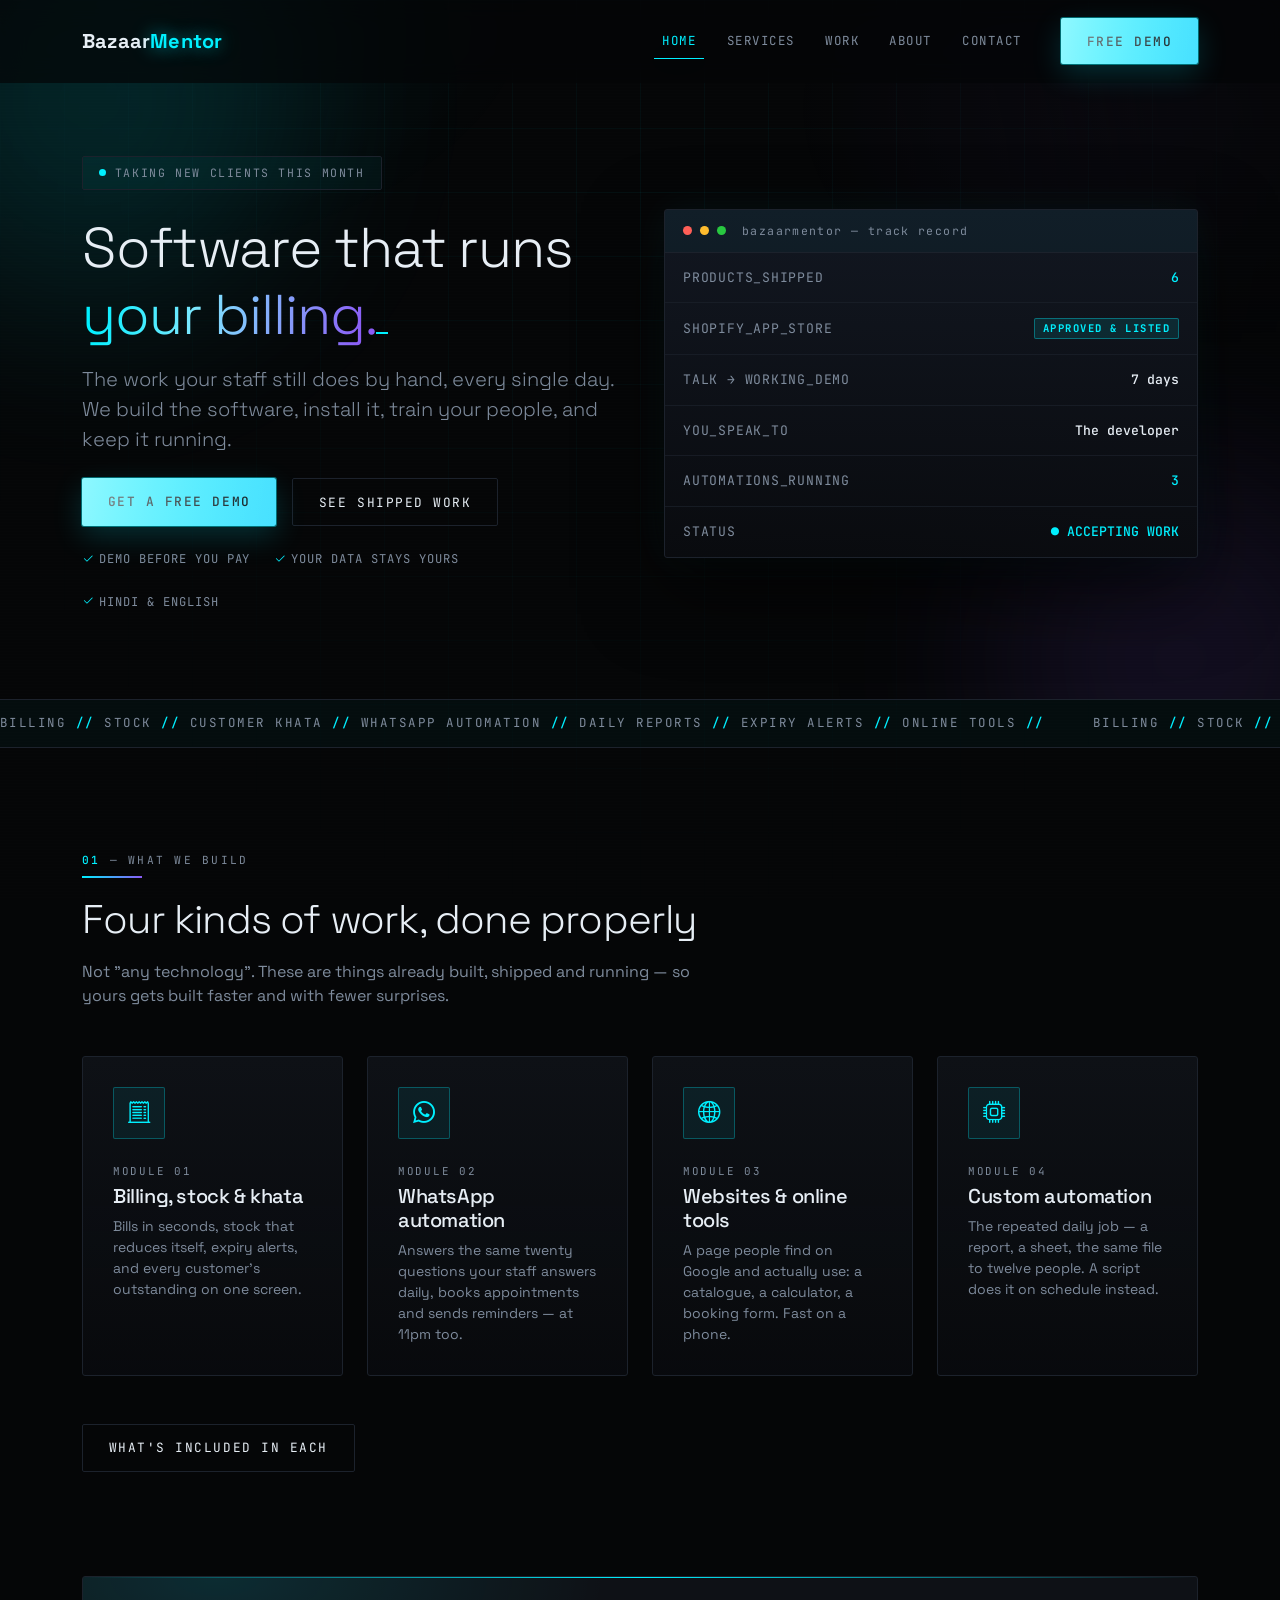
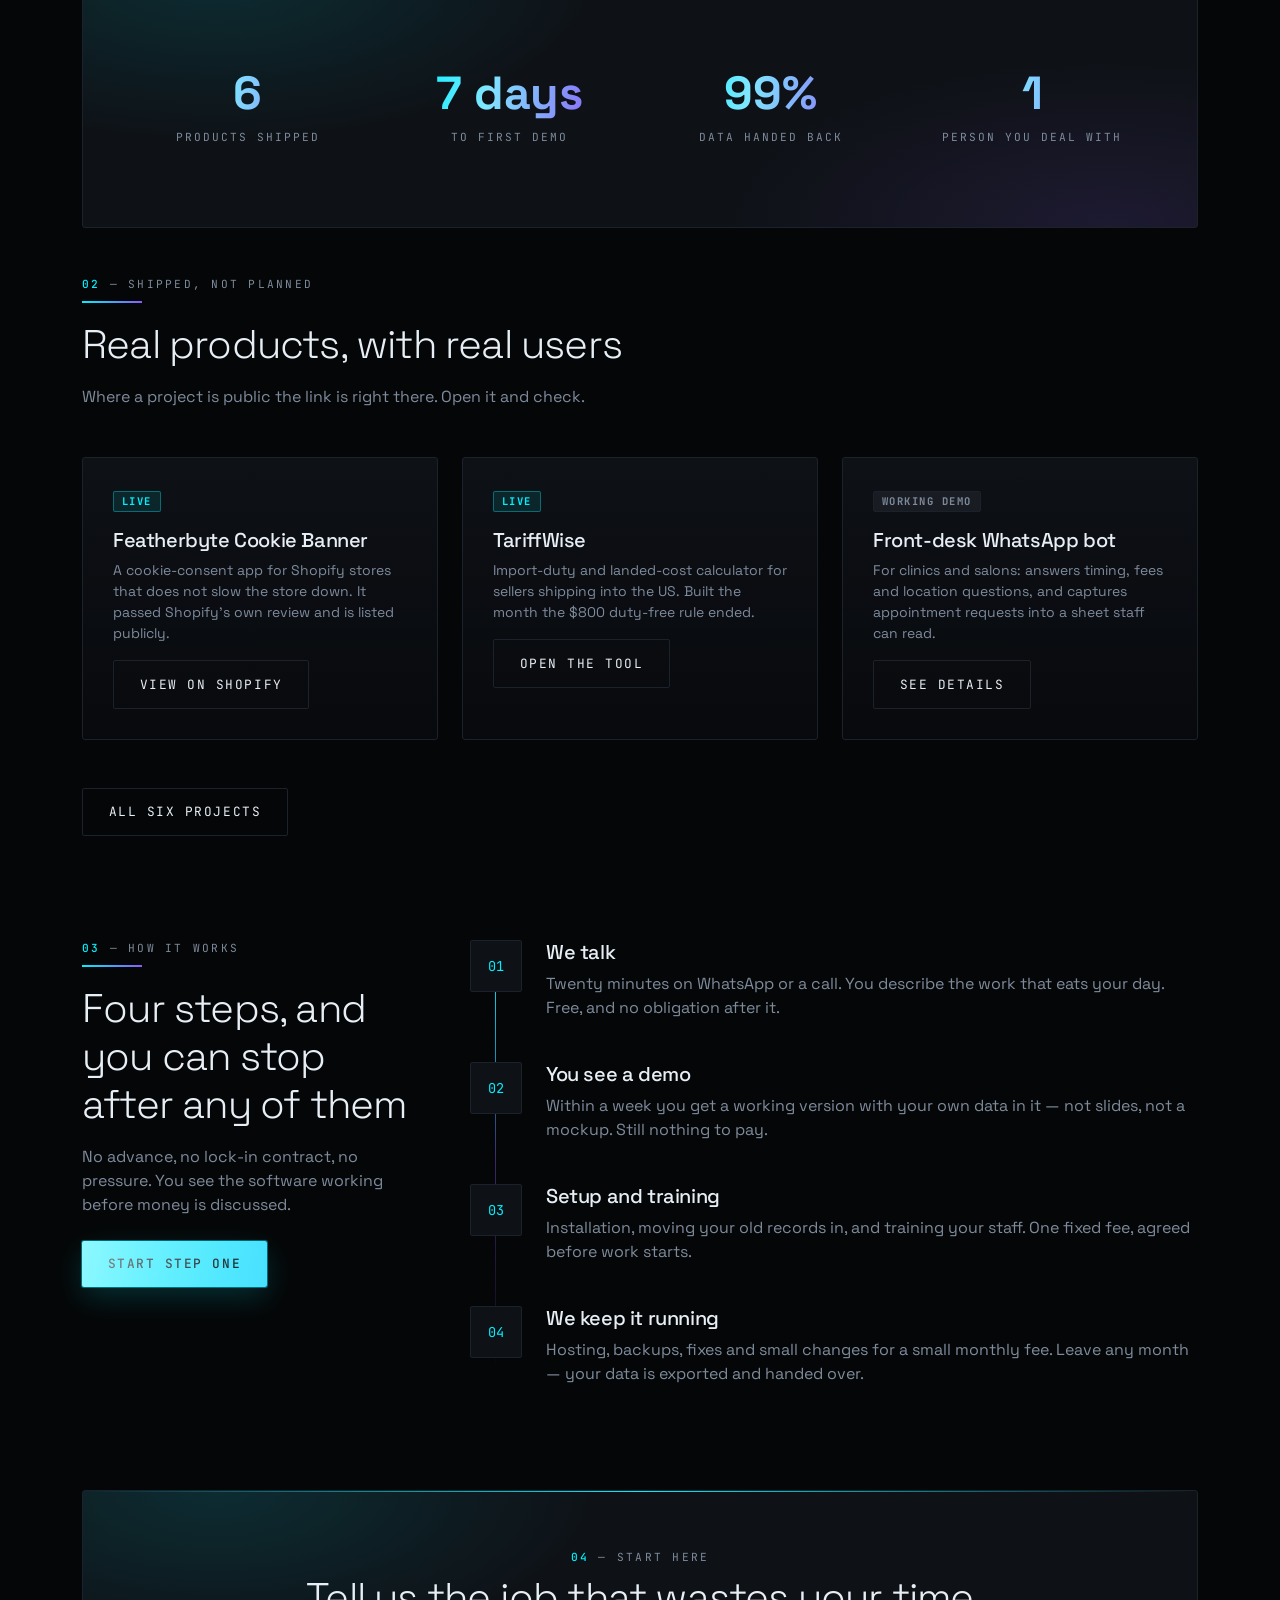
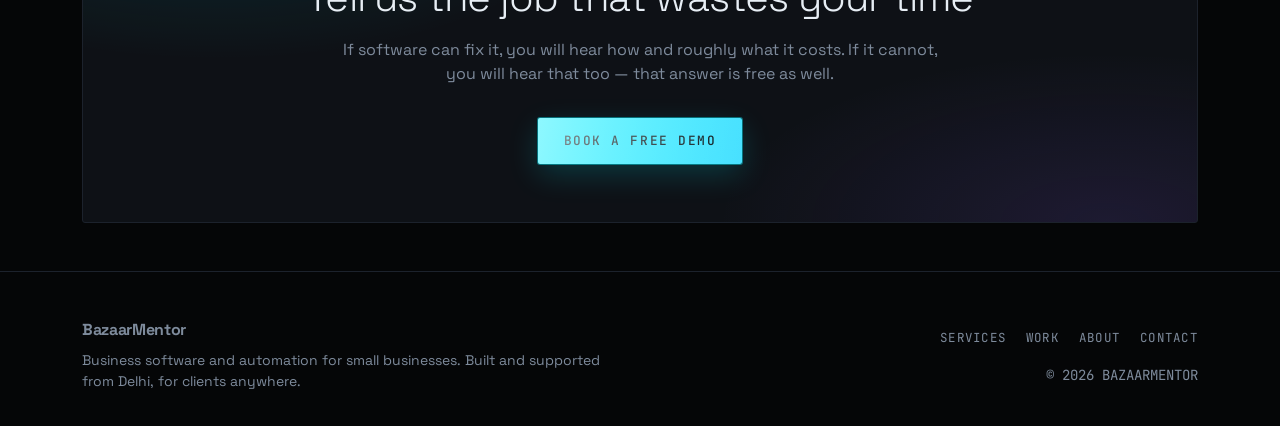
==== commit 33b42e0b: "Retheme: neon HUD look Near-black ground with a masked grid and scanline overlay, cyan/violet neon a" ====
--- a/index.html
+++ b/index.html
@@ -8,12 +8,23 @@
 <link rel="icon" href="favicon.svg" type="image/svg+xml">
 <link rel="preconnect" href="https://fonts.googleapis.com">
 <link rel="preconnect" href="https://fonts.gstatic.com" crossorigin>
-<link href="https://fonts.googleapis.com/css2?family=Sora:wght@600;700&family=Plus+Jakarta+Sans:wght@400;500;600&display=swap" rel="stylesheet">
+<link href="https://fonts.googleapis.com/css2?family=Space+Grotesk:wght@500;600;700&family=JetBrains+Mono:wght@400;500&display=swap" rel="stylesheet">
 <link href="https://cdn.jsdelivr.net/npm/bootstrap@5.3.3/dist/css/bootstrap.min.css" rel="stylesheet">
 <link href="https://cdn.jsdelivr.net/npm/bootstrap-icons@1.11.3/font/bootstrap-icons.min.css" rel="stylesheet">
 <link href="assets/style.css" rel="stylesheet">
+<noscript><style>#boot{display:none}</style></noscript>
 </head>
 <body>
+
+<div id="boot">
+  <div class="b-brand">BAZAAR<span>MENTOR</span></div>
+  <div class="b-msg">Loading billing engine</div>
+  <div class="b-bar"><div class="b-fill"></div></div>
+  <div class="b-pct">0%</div>
+</div>
+
+<div class="grid-bg"></div>
+<div class="scanlines"></div>
 
 <nav class="navbar navbar-expand-lg navbar-bm fixed-top">
   <div class="container">
@@ -29,7 +40,7 @@
         <li class="nav-item"><a class="nav-link" href="about.html">About</a></li>
         <li class="nav-item"><a class="nav-link" href="contact.html">Contact</a></li>
       </ul>
-      <a class="btn btn-bm ms-lg-4" href="contact.html"><i class="bi bi-whatsapp me-1"></i> Free demo</a>
+      <a class="btn btn-bm ms-lg-4" href="contact.html">Free demo</a>
     </div>
   </div>
 </nav>
@@ -42,21 +53,22 @@
     <div class="row align-items-center g-5">
       <div class="col-lg-6">
         <div class="pill reveal"><span class="dot"></span> Taking new clients this month</div>
-        <h1 class="display-4 fw-bold mt-4 reveal d1">
-          Software that runs your shop <span class="gradient-text">while you run your business</span>
+        <h1 class="display-4 mt-4 reveal d1">
+          Software that runs<br>
+          <span class="gradient-text" id="typed" data-words="your billing.|your stock register.|your customer khata.|your WhatsApp replies.|your daily reports."></span><span class="caret"></span>
         </h1>
         <p class="lead text-muted-bm mt-3 reveal d2">
-          Billing, stock, customer khata, WhatsApp replies, daily reports — the work your staff still does by hand.
-          We build it, install it, train your people, and keep it running.
+          The work your staff still does by hand, every single day. We build the software, install it,
+          train your people, and keep it running.
         </p>
         <div class="d-flex flex-wrap gap-3 mt-4 reveal d3">
-          <a class="btn btn-bm btn-lg" href="contact.html"><i class="bi bi-whatsapp me-2"></i>Get a free demo</a>
-          <a class="btn btn-outline-bm btn-lg" href="work.html">See shipped work <i class="bi bi-arrow-right ms-1"></i></a>
-        </div>
-        <div class="d-flex flex-wrap gap-4 mt-4 text-muted-bm small reveal d4">
-          <span><i class="bi bi-check2-circle text-warning me-1"></i> Demo before you pay</span>
-          <span><i class="bi bi-check2-circle text-warning me-1"></i> Your data stays yours</span>
-          <span><i class="bi bi-check2-circle text-warning me-1"></i> Hindi &amp; English support</span>
+          <a class="btn btn-bm" href="contact.html">Get a free demo</a>
+          <a class="btn btn-outline-bm" href="work.html">See shipped work</a>
+        </div>
+        <div class="d-flex flex-wrap gap-4 mt-4 text-muted-bm mono reveal d4" style="font-size:.76rem; letter-spacing:.08em">
+          <span><i class="bi bi-check2 me-1" style="color:var(--bm-cyan)"></i>DEMO BEFORE YOU PAY</span>
+          <span><i class="bi bi-check2 me-1" style="color:var(--bm-cyan)"></i>YOUR DATA STAYS YOURS</span>
+          <span><i class="bi bi-check2 me-1" style="color:var(--bm-cyan)"></i>HINDI &amp; ENGLISH</span>
         </div>
       </div>
 
@@ -64,42 +76,53 @@
         <div class="panel reveal d2">
           <div class="panel-head">
             <i style="background:#FF5F57"></i><i style="background:#FEBC2E"></i><i style="background:#28C840"></i>
-            <span class="ms-2">bazaarmentor · track record</span>
-          </div>
-          <div class="panel-row">
-            <span class="k"><i class="bi bi-box-seam me-2 text-warning"></i>Products shipped</span>
-            <span class="v" data-count="6">0</span>
-          </div>
-          <div class="panel-row">
-            <span class="k"><i class="bi bi-shop me-2 text-warning"></i>Live on Shopify App Store</span>
-            <span class="v"><span class="badge badge-live rounded-pill px-3 py-2">Approved</span></span>
-          </div>
-          <div class="panel-row">
-            <span class="k"><i class="bi bi-lightning-charge me-2 text-warning"></i>First talk to working demo</span>
+            <span class="ms-2">bazaarmentor — track record</span>
+          </div>
+          <div class="panel-row">
+            <span class="k">PRODUCTS_SHIPPED</span>
+            <span class="v" data-count="6" style="color:var(--bm-cyan)">0</span>
+          </div>
+          <div class="panel-row">
+            <span class="k">SHOPIFY_APP_STORE</span>
+            <span class="v"><span class="badge badge-live px-2 py-1">Approved &amp; listed</span></span>
+          </div>
+          <div class="panel-row">
+            <span class="k">TALK → WORKING_DEMO</span>
             <span class="v">7 days</span>
           </div>
           <div class="panel-row">
-            <span class="k"><i class="bi bi-person-workspace me-2 text-warning"></i>You speak to the developer</span>
-            <span class="v">Always</span>
-          </div>
-          <div class="panel-row">
-            <span class="k"><i class="bi bi-clock-history me-2 text-warning"></i>Automations running daily</span>
-            <span class="v" data-count="3">0</span>
+            <span class="k">YOU_SPEAK_TO</span>
+            <span class="v">The developer</span>
+          </div>
+          <div class="panel-row">
+            <span class="k">AUTOMATIONS_RUNNING</span>
+            <span class="v" data-count="3" style="color:var(--bm-cyan)">0</span>
+          </div>
+          <div class="panel-row">
+            <span class="k">STATUS</span>
+            <span class="v" style="color:var(--bm-cyan)">● ACCEPTING WORK</span>
           </div>
         </div>
       </div>
     </div>
   </div>
 </header>
+
+<div class="ticker">
+  <div class="ticker-track">
+    <span>BILLING <b>//</b> STOCK <b>//</b> CUSTOMER KHATA <b>//</b> WHATSAPP AUTOMATION <b>//</b> DAILY REPORTS <b>//</b> EXPIRY ALERTS <b>//</b> ONLINE TOOLS <b>//</b></span>
+    <span>BILLING <b>//</b> STOCK <b>//</b> CUSTOMER KHATA <b>//</b> WHATSAPP AUTOMATION <b>//</b> DAILY REPORTS <b>//</b> EXPIRY ALERTS <b>//</b> ONLINE TOOLS <b>//</b></span>
+  </div>
+</div>
 
 <!-- ================= SERVICES ================= -->
 <section class="section">
   <div class="container">
     <div class="row mb-5">
       <div class="col-lg-7 reveal">
-        <div class="eyebrow">What we build</div>
-        <div class="rule mt-2"></div>
-        <h2 class="display-6 fw-bold">Four kinds of work, done properly</h2>
+        <div class="sec-num mb-2"><b>01</b> — WHAT WE BUILD</div>
+        <div class="rule"></div>
+        <h2 class="display-6">Four kinds of work, done properly</h2>
         <p class="text-muted-bm mt-3 mb-0">Not "any technology". These are things already built, shipped and running — so yours gets built faster and with fewer surprises.</p>
       </div>
     </div>
@@ -108,35 +131,39 @@
       <div class="col-md-6 col-xl-3 reveal">
         <div class="card-bm">
           <div class="icon-badge"><i class="bi bi-receipt-cutoff"></i></div>
-          <h3 class="h5 mt-4">Billing, stock &amp; khata</h3>
+          <div class="mono text-muted-bm mt-4" style="font-size:.68rem; letter-spacing:.16em">MODULE 01</div>
+          <h3 class="h5 mt-1">Billing, stock &amp; khata</h3>
           <p class="text-muted-bm small mb-0">Bills in seconds, stock that reduces itself, expiry alerts, and every customer's outstanding on one screen.</p>
         </div>
       </div>
       <div class="col-md-6 col-xl-3 reveal d1">
         <div class="card-bm">
           <div class="icon-badge"><i class="bi bi-whatsapp"></i></div>
-          <h3 class="h5 mt-4">WhatsApp automation</h3>
+          <div class="mono text-muted-bm mt-4" style="font-size:.68rem; letter-spacing:.16em">MODULE 02</div>
+          <h3 class="h5 mt-1">WhatsApp automation</h3>
           <p class="text-muted-bm small mb-0">Answers the same twenty questions your staff answers daily, books appointments and sends reminders — at 11pm too.</p>
         </div>
       </div>
       <div class="col-md-6 col-xl-3 reveal d2">
         <div class="card-bm">
           <div class="icon-badge"><i class="bi bi-globe2"></i></div>
-          <h3 class="h5 mt-4">Websites &amp; online tools</h3>
+          <div class="mono text-muted-bm mt-4" style="font-size:.68rem; letter-spacing:.16em">MODULE 03</div>
+          <h3 class="h5 mt-1">Websites &amp; online tools</h3>
           <p class="text-muted-bm small mb-0">A page people find on Google and actually use: a catalogue, a calculator, a booking form. Fast on a phone.</p>
         </div>
       </div>
       <div class="col-md-6 col-xl-3 reveal d3">
         <div class="card-bm">
           <div class="icon-badge"><i class="bi bi-cpu"></i></div>
-          <h3 class="h5 mt-4">Custom automation</h3>
+          <div class="mono text-muted-bm mt-4" style="font-size:.68rem; letter-spacing:.16em">MODULE 04</div>
+          <h3 class="h5 mt-1">Custom automation</h3>
           <p class="text-muted-bm small mb-0">The repeated daily job — a report, a sheet, the same file to twelve people. A script does it on schedule instead.</p>
         </div>
       </div>
     </div>
 
     <div class="mt-5 reveal">
-      <a class="btn btn-outline-bm" href="services.html">See what's included in each <i class="bi bi-arrow-right ms-1"></i></a>
+      <a class="btn btn-outline-bm" href="services.html">What's included in each</a>
     </div>
   </div>
 </section>
@@ -164,13 +191,13 @@
 </section>
 
 <!-- ================= WORK ================= -->
-<section class="section">
+<section class="section pt-0">
   <div class="container">
     <div class="row mb-5">
       <div class="col-lg-7 reveal">
-        <div class="eyebrow">Shipped, not planned</div>
-        <div class="rule mt-2"></div>
-        <h2 class="display-6 fw-bold">Real products, with real users</h2>
+        <div class="sec-num mb-2"><b>02</b> — SHIPPED, NOT PLANNED</div>
+        <div class="rule"></div>
+        <h2 class="display-6">Real products, with real users</h2>
         <p class="text-muted-bm mt-3 mb-0">Where a project is public the link is right there. Open it and check.</p>
       </div>
     </div>
@@ -178,32 +205,32 @@
     <div class="row g-4">
       <div class="col-lg-4 reveal">
         <div class="card-bm">
-          <span class="badge badge-live rounded-pill px-3 py-2">Live</span>
+          <span class="badge badge-live px-2 py-1">Live</span>
           <h3 class="h5 mt-3">Featherbyte Cookie Banner</h3>
           <p class="text-muted-bm small">A cookie-consent app for Shopify stores that does not slow the store down. It passed Shopify's own review and is listed publicly.</p>
-          <a class="btn btn-outline-bm btn-sm" href="https://apps.shopify.com/featherbyte-cookie-banner" target="_blank" rel="noopener">View on Shopify <i class="bi bi-box-arrow-up-right ms-1"></i></a>
+          <a class="btn btn-outline-bm btn-sm" href="https://apps.shopify.com/featherbyte-cookie-banner" target="_blank" rel="noopener">View on Shopify</a>
         </div>
       </div>
       <div class="col-lg-4 reveal d1">
         <div class="card-bm">
-          <span class="badge badge-live rounded-pill px-3 py-2">Live</span>
+          <span class="badge badge-live px-2 py-1">Live</span>
           <h3 class="h5 mt-3">TariffWise</h3>
           <p class="text-muted-bm small">Import-duty and landed-cost calculator for sellers shipping into the US. Built the month the $800 duty-free rule ended.</p>
-          <a class="btn btn-outline-bm btn-sm" href="https://pradeepprajapati9.github.io/tariffwise/" target="_blank" rel="noopener">Open the tool <i class="bi bi-box-arrow-up-right ms-1"></i></a>
+          <a class="btn btn-outline-bm btn-sm" href="https://pradeepprajapati9.github.io/tariffwise/" target="_blank" rel="noopener">Open the tool</a>
         </div>
       </div>
       <div class="col-lg-4 reveal d2">
         <div class="card-bm">
-          <span class="badge badge-built rounded-pill px-3 py-2">Working demo</span>
+          <span class="badge badge-built px-2 py-1">Working demo</span>
           <h3 class="h5 mt-3">Front-desk WhatsApp bot</h3>
           <p class="text-muted-bm small">For clinics and salons: answers timing, fees and location questions, and captures appointment requests into a sheet staff can read.</p>
-          <a class="btn btn-outline-bm btn-sm" href="work.html">See details <i class="bi bi-arrow-right ms-1"></i></a>
+          <a class="btn btn-outline-bm btn-sm" href="work.html">See details</a>
         </div>
       </div>
     </div>
 
     <div class="mt-5 reveal">
-      <a class="btn btn-outline-bm" href="work.html">All six projects <i class="bi bi-arrow-right ms-1"></i></a>
+      <a class="btn btn-outline-bm" href="work.html">All six projects</a>
     </div>
   </div>
 </section>
@@ -213,11 +240,11 @@
   <div class="container">
     <div class="row g-5">
       <div class="col-lg-4 reveal">
-        <div class="eyebrow">How it works</div>
-        <div class="rule mt-2"></div>
-        <h2 class="display-6 fw-bold">Four steps, and you can stop after any of them</h2>
+        <div class="sec-num mb-2"><b>03</b> — HOW IT WORKS</div>
+        <div class="rule"></div>
+        <h2 class="display-6">Four steps, and you can stop after any of them</h2>
         <p class="text-muted-bm mt-3">No advance, no lock-in contract, no pressure. You see the software working before money is discussed.</p>
-        <a class="btn btn-bm mt-2" href="contact.html">Start step one <i class="bi bi-arrow-right ms-1"></i></a>
+        <a class="btn btn-bm mt-2" href="contact.html">Start step one</a>
       </div>
 
       <div class="col-lg-8">
@@ -252,12 +279,12 @@
 <section class="pb-5">
   <div class="container">
     <div class="cta-band text-center reveal">
-      <div class="eyebrow">Start here</div>
-      <h2 class="display-6 fw-bold mt-2">Tell us the job that wastes your time</h2>
+      <div class="sec-num mb-2"><b>04</b> — START HERE</div>
+      <h2 class="display-6 mt-2">Tell us the job that wastes your time</h2>
       <p class="text-muted-bm mx-auto mt-3" style="max-width: 620px">
         If software can fix it, you will hear how and roughly what it costs. If it cannot, you will hear that too — that answer is free as well.
       </p>
-      <a class="btn btn-bm btn-lg mt-3" href="contact.html"><i class="bi bi-whatsapp me-2"></i>Book a free demo</a>
+      <a class="btn btn-bm mt-3" href="contact.html">Book a free demo</a>
     </div>
   </div>
 </section>
@@ -269,12 +296,12 @@
         <div class="navbar-brand mb-2 d-block">Bazaar<span>Mentor</span></div>
         <p class="small mb-0">Business software and automation for small businesses. Built and supported from Delhi, for clients anywhere.</p>
       </div>
-      <div class="col-md-6 text-md-end small">
+      <div class="col-md-6 text-md-end">
         <a href="services.html" class="me-3">Services</a>
         <a href="work.html" class="me-3">Work</a>
         <a href="about.html" class="me-3">About</a>
         <a href="contact.html">Contact</a>
-        <div class="mt-3">&copy; <span id="year">2026</span> BazaarMentor</div>
+        <div class="mt-3 mono small">&copy; <span id="year">2026</span> BAZAARMENTOR</div>
       </div>
     </div>
   </div>
--- a/assets/style.css
+++ b/assets/style.css
@@ -1,252 +1,386 @@
-/* BazaarMentor — theme layer on top of Bootstrap 5 */
+/* BazaarMentor — neon HUD theme layer on top of Bootstrap 5 */
 
 :root {
-  --bm-bg: #070B12;
-  --bm-bg-2: #0C121C;
-  --bm-surface: #111926;
-  --bm-line: #1E2A3C;
-  --bm-gold: #F5B33C;
-  --bm-gold-2: #E08A2E;
-  --bm-cyan: #45D9C4;
-  --bm-text: #E8EDF5;
-  --bm-muted: #8FA0B8;
+  --bm-bg: #050607;
+  --bm-bg-2: #0A0C10;
+  --bm-surface: #0E1116;
+  --bm-surface-2: #121721;
+  --bm-line: #1C222C;
+  --bm-cyan: #00F0FF;
+  --bm-cyan-dim: #00B7D7;
+  --bm-violet: #8B5CF6;
+  --bm-text: #E7EEF5;
+  --bm-muted: #7E8B9C;
+  --bm-glow: 0 0 26px rgba(0, 240, 255, .22);
+  --sans: "Space Grotesk", system-ui, -apple-system, "Segoe UI", sans-serif;
+  --mono: "JetBrains Mono", ui-monospace, SFMono-Regular, Consolas, monospace;
 }
 
 /* ---------- base ---------- */
+html, body { max-width: 100%; overflow-x: hidden; }
+
 body {
   background-color: var(--bm-bg);
+  color: var(--bm-text);
+  font-family: var(--sans);
+  font-size: 16px;
+  -webkit-font-smoothing: antialiased;
+}
+
+h1, h2, h3, h4, .navbar-brand { font-family: var(--sans); font-weight: 700; letter-spacing: -.02em; }
+.text-muted-bm { color: var(--bm-muted) !important; }
+.section { padding: 104px 0; position: relative; }
+
+/* fixed background: grid + vignette, sits behind everything */
+.grid-bg {
+  position: fixed; inset: 0; z-index: -2; pointer-events: none;
   background-image:
-    radial-gradient(900px 500px at 12% -10%, rgba(245, 179, 60, .10), transparent 60%),
-    radial-gradient(800px 500px at 92% 4%, rgba(69, 217, 196, .08), transparent 60%);
-  background-attachment: fixed;
-  color: var(--bm-text);
-  font-family: "Plus Jakarta Sans", system-ui, -apple-system, "Segoe UI", sans-serif;
-  overflow-x: hidden;
-}
-
-h1, h2, h3, h4, .navbar-brand { font-family: "Sora", system-ui, sans-serif; letter-spacing: -.02em; }
-.text-muted-bm { color: var(--bm-muted) !important; }
-.section { padding: 96px 0; }
+    linear-gradient(rgba(0, 240, 255, .045) 1px, transparent 1px),
+    linear-gradient(90deg, rgba(0, 240, 255, .045) 1px, transparent 1px);
+  background-size: 64px 64px;
+  mask-image: radial-gradient(circle at 50% 22%, #000 0%, transparent 78%);
+  -webkit-mask-image: radial-gradient(circle at 50% 22%, #000 0%, transparent 78%);
+}
+.grid-bg::after {
+  content: ""; position: absolute; inset: 0;
+  background:
+    radial-gradient(700px 420px at 8% 0%, rgba(0, 240, 255, .10), transparent 62%),
+    radial-gradient(700px 420px at 96% 12%, rgba(139, 92, 246, .10), transparent 62%);
+}
+.scanlines {
+  position: fixed; inset: 0; z-index: -1; pointer-events: none; opacity: .35;
+  background: repeating-linear-gradient(180deg, rgba(255, 255, 255, .022) 0 1px, transparent 1px 3px);
+}
+
+/* ---------- HUD labels ---------- */
 .eyebrow {
-  font-size: .72rem; font-weight: 700; letter-spacing: .18em; text-transform: uppercase;
-  color: var(--bm-gold);
-}
-.rule {
-  width: 56px; height: 3px; border-radius: 3px; margin-bottom: 18px;
-  background: linear-gradient(90deg, var(--bm-gold), var(--bm-cyan));
-}
+  font-family: var(--mono); font-size: .7rem; font-weight: 500;
+  letter-spacing: .22em; text-transform: uppercase; color: var(--bm-cyan);
+  display: inline-flex; align-items: center; gap: .6rem;
+}
+.eyebrow::before {
+  content: ""; width: 26px; height: 1px; background: var(--bm-cyan); opacity: .7;
+}
+.sec-num {
+  font-family: var(--mono); font-size: .7rem; letter-spacing: .2em;
+  color: var(--bm-muted); text-transform: uppercase;
+}
+.sec-num b { color: var(--bm-cyan); font-weight: 500; }
+.rule { width: 60px; height: 2px; margin-bottom: 18px; background: linear-gradient(90deg, var(--bm-cyan), var(--bm-violet)); }
 .gradient-text {
-  background: linear-gradient(100deg, var(--bm-gold) 10%, #FFD98A 45%, var(--bm-cyan) 95%);
+  background: linear-gradient(100deg, var(--bm-cyan) 5%, #7FE7FF 40%, var(--bm-violet) 95%);
   -webkit-background-clip: text; background-clip: text; color: transparent;
 }
+.mono { font-family: var(--mono); }
+
+/* ---------- boot screen ---------- */
+#boot {
+  position: fixed; inset: 0; z-index: 2000; background: var(--bm-bg);
+  display: grid; place-content: center; gap: 18px; padding: 24px;
+  font-family: var(--mono); text-align: center;
+  transition: opacity .6s ease, visibility .6s ease;
+}
+#boot.done { opacity: 0; visibility: hidden; }
+#boot .b-brand { font-family: var(--sans); font-size: 1.6rem; font-weight: 700; letter-spacing: .04em; }
+#boot .b-brand span { color: var(--bm-cyan); }
+#boot .b-msg { font-size: .78rem; letter-spacing: .18em; color: var(--bm-muted); text-transform: uppercase; }
+#boot .b-bar { width: min(320px, 76vw); height: 3px; background: var(--bm-line); overflow: hidden; margin: 0 auto; }
+#boot .b-fill { height: 100%; width: 0%; background: linear-gradient(90deg, var(--bm-cyan), var(--bm-violet)); box-shadow: var(--bm-glow); }
+#boot .b-pct { font-size: .72rem; letter-spacing: .2em; color: var(--bm-cyan); }
 
 /* ---------- navbar ---------- */
 .navbar-bm {
-  background: rgba(7, 11, 18, .72);
-  backdrop-filter: blur(14px);
-  border-bottom: 1px solid transparent;
+  background: rgba(5, 6, 7, .72); backdrop-filter: blur(14px);
+  border-bottom: 1px solid transparent; padding: 18px 0;
   transition: background .3s ease, border-color .3s ease, padding .3s ease;
-  padding-top: 18px; padding-bottom: 18px;
-}
-.navbar-bm.is-stuck {
-  background: rgba(7, 11, 18, .95);
-  border-bottom-color: var(--bm-line);
-  padding-top: 10px; padding-bottom: 10px;
-}
-.navbar-bm .navbar-brand { font-weight: 700; font-size: 1.3rem; color: var(--bm-text); }
-.navbar-bm .navbar-brand span { color: var(--bm-gold); }
-.navbar-bm .nav-link { color: var(--bm-muted); font-weight: 500; position: relative; margin: 0 .35rem; }
+}
+.navbar-bm.is-stuck { background: rgba(5, 6, 7, .96); border-bottom-color: var(--bm-line); padding: 11px 0; }
+.navbar-bm .navbar-brand { font-size: 1.25rem; letter-spacing: .01em; color: var(--bm-text); }
+.navbar-bm .navbar-brand span { color: var(--bm-cyan); text-shadow: 0 0 18px rgba(0, 240, 255, .6); }
+.navbar-bm .nav-link {
+  color: var(--bm-muted); font-family: var(--mono); font-size: .78rem;
+  letter-spacing: .12em; text-transform: uppercase; margin: 0 .45rem; position: relative;
+}
 .navbar-bm .nav-link::after {
-  content: ""; position: absolute; left: 0; bottom: 2px; height: 2px; width: 0;
-  background: linear-gradient(90deg, var(--bm-gold), var(--bm-cyan));
-  transition: width .25s ease;
-}
-.navbar-bm .nav-link:hover, .navbar-bm .nav-link.active { color: var(--bm-text); }
+  content: ""; position: absolute; left: 0; bottom: 0; height: 1px; width: 0;
+  background: var(--bm-cyan); box-shadow: var(--bm-glow); transition: width .25s ease;
+}
+.navbar-bm .nav-link:hover, .navbar-bm .nav-link.active { color: var(--bm-cyan); }
 .navbar-bm .nav-link:hover::after, .navbar-bm .nav-link.active::after { width: 100%; }
+.navbar-toggler:focus { box-shadow: none; }
 
 /* ---------- buttons ---------- */
 .btn-bm {
-  --shine: -120%;
-  position: relative; overflow: hidden;
-  background: linear-gradient(100deg, var(--bm-gold), var(--bm-gold-2));
-  color: #10141C; font-weight: 700; border: 0;
-  padding: .8rem 1.6rem; border-radius: 10px;
-  box-shadow: 0 10px 26px rgba(245, 179, 60, .22);
-  transition: transform .2s ease, box-shadow .2s ease;
-}
-.btn-bm:hover { transform: translateY(-3px); box-shadow: 0 16px 34px rgba(245, 179, 60, .34); color: #10141C; }
+  --shine: -120%; position: relative; overflow: hidden;
+  font-family: var(--mono); font-size: .8rem; font-weight: 500;
+  letter-spacing: .12em; text-transform: uppercase;
+  color: #04161A; background: linear-gradient(100deg, var(--bm-cyan), #48E0FF);
+  border: 0; border-radius: 2px; padding: .85rem 1.6rem;
+  box-shadow: 0 0 0 1px rgba(0, 240, 255, .4), 0 10px 30px rgba(0, 240, 255, .18);
+  transition: transform .2s ease, box-shadow .25s ease;
+}
+.btn-bm:hover {
+  color: #04161A; transform: translateY(-2px);
+  box-shadow: 0 0 0 1px rgba(0, 240, 255, .8), 0 14px 40px rgba(0, 240, 255, .34);
+}
 .btn-bm::before {
   content: ""; position: absolute; inset: 0; left: var(--shine);
-  background: linear-gradient(100deg, transparent, rgba(255, 255, 255, .55), transparent);
+  background: linear-gradient(100deg, transparent, rgba(255, 255, 255, .6), transparent);
   transition: left .6s ease;
 }
 .btn-bm:hover::before { left: 120%; }
 
 .btn-outline-bm {
-  border: 1px solid var(--bm-line); color: var(--bm-text); font-weight: 600;
-  padding: .8rem 1.6rem; border-radius: 10px; background: rgba(255, 255, 255, .02);
-  transition: border-color .25s ease, transform .2s ease, background .25s ease;
+  font-family: var(--mono); font-size: .8rem; letter-spacing: .12em; text-transform: uppercase;
+  color: var(--bm-text); background: transparent; border: 1px solid var(--bm-line);
+  border-radius: 2px; padding: .85rem 1.6rem;
+  transition: color .25s ease, border-color .25s ease, box-shadow .25s ease, transform .2s ease;
 }
 .btn-outline-bm:hover {
-  border-color: var(--bm-gold); color: var(--bm-gold);
-  background: rgba(245, 179, 60, .07); transform: translateY(-3px);
+  color: var(--bm-cyan); border-color: var(--bm-cyan);
+  box-shadow: var(--bm-glow); transform: translateY(-2px);
 }
 
 /* ---------- cards ---------- */
 .card-bm {
-  position: relative; height: 100%;
-  background: linear-gradient(180deg, var(--bm-surface), rgba(17, 25, 38, .55));
-  border: 1px solid var(--bm-line); border-radius: 16px; padding: 28px;
+  position: relative; height: 100%; padding: 30px;
+  background: linear-gradient(180deg, var(--bm-surface), rgba(10, 12, 16, .7));
+  border: 1px solid var(--bm-line); border-radius: 3px;
   transition: transform .35s cubic-bezier(.2, .8, .2, 1), border-color .35s ease, box-shadow .35s ease;
 }
 .card-bm::before {
-  content: ""; position: absolute; inset: 0; border-radius: 16px; opacity: 0;
-  background: radial-gradient(420px circle at var(--mx, 50%) var(--my, 0%), rgba(245, 179, 60, .12), transparent 42%);
-  transition: opacity .35s ease; pointer-events: none;
-}
-.card-bm:hover { transform: translateY(-8px); border-color: rgba(245, 179, 60, .45); box-shadow: 0 22px 48px rgba(0, 0, 0, .45); }
-.card-bm:hover::before { opacity: 1; }
+  content: ""; position: absolute; inset: 0; opacity: 0; pointer-events: none;
+  background: radial-gradient(420px circle at var(--mx, 50%) var(--my, 0%), rgba(0, 240, 255, .10), transparent 42%);
+  transition: opacity .35s ease;
+}
+/* corner brackets */
+.card-bm::after {
+  content: ""; position: absolute; inset: 8px; pointer-events: none; opacity: 0;
+  border: 1px solid var(--bm-cyan);
+  clip-path: polygon(0 0, 16px 0, 16px 1px, 1px 1px, 1px 16px, 0 16px,
+                     0 100%, 16px 100%, 16px calc(100% - 1px), 1px calc(100% - 1px), 1px calc(100% - 16px), 0 calc(100% - 16px),
+                     100% 0, calc(100% - 16px) 0, calc(100% - 16px) 1px, calc(100% - 1px) 1px, calc(100% - 1px) 16px, 100% 16px,
+                     100% 100%, calc(100% - 16px) 100%, calc(100% - 16px) calc(100% - 1px), calc(100% - 1px) calc(100% - 1px), calc(100% - 1px) calc(100% - 16px), 100% calc(100% - 16px));
+  transition: opacity .35s ease;
+}
+.card-bm:hover {
+  transform: translateY(-6px); border-color: rgba(0, 240, 255, .45);
+  box-shadow: 0 20px 50px rgba(0, 0, 0, .6), 0 0 30px rgba(0, 240, 255, .10);
+}
+.card-bm:hover::before, .card-bm:hover::after { opacity: 1; }
 
 .icon-badge {
-  width: 54px; height: 54px; border-radius: 14px; display: grid; place-items: center;
-  font-size: 1.5rem; color: var(--bm-gold);
-  background: linear-gradient(150deg, rgba(245, 179, 60, .18), rgba(69, 217, 196, .10));
-  border: 1px solid rgba(245, 179, 60, .28);
-  transition: transform .35s ease;
-}
-.card-bm:hover .icon-badge { transform: rotate(-6deg) scale(1.08); }
+  width: 52px; height: 52px; border-radius: 2px; display: grid; place-items: center;
+  font-size: 1.4rem; color: var(--bm-cyan);
+  background: rgba(0, 240, 255, .07); border: 1px solid rgba(0, 240, 255, .28);
+  transition: transform .35s ease, box-shadow .35s ease;
+}
+.card-bm:hover .icon-badge { transform: translateY(-2px); box-shadow: var(--bm-glow); }
 
 /* ---------- hero ---------- */
-.hero { position: relative; padding: 150px 0 96px; }
-.orb { position: absolute; border-radius: 50%; filter: blur(90px); opacity: .5; pointer-events: none; z-index: 0; }
-.orb-1 { width: 420px; height: 420px; background: rgba(245, 179, 60, .32); top: -90px; left: -110px; animation: drift 16s ease-in-out infinite; }
-.orb-2 { width: 360px; height: 360px; background: rgba(69, 217, 196, .24); bottom: -140px; right: -80px; animation: drift 20s ease-in-out infinite reverse; }
-.hero > .container { position: relative; z-index: 1; }
+.hero { position: relative; padding: 156px 0 88px; overflow: hidden; }
+.orb { position: absolute; border-radius: 50%; filter: blur(100px); opacity: .42; pointer-events: none; z-index: 0; }
+.orb-1 { width: 420px; height: 420px; background: rgba(0, 240, 255, .30); top: -110px; left: -120px; animation: drift 18s ease-in-out infinite; }
+.orb-2 { width: 380px; height: 380px; background: rgba(139, 92, 246, .28); bottom: -150px; right: -90px; animation: drift 22s ease-in-out infinite reverse; }
+.hero > .container, .page-head > .container { position: relative; z-index: 1; }
 @keyframes drift {
   0%, 100% { transform: translate(0, 0) scale(1); }
-  50%      { transform: translate(40px, -30px) scale(1.12); }
+  50%      { transform: translate(36px, -28px) scale(1.14); }
 }
 
 .pill {
-  display: inline-flex; align-items: center; gap: .5rem;
-  border: 1px solid var(--bm-line); background: rgba(255, 255, 255, .03);
-  border-radius: 999px; padding: .45rem 1rem; font-size: .85rem; color: var(--bm-muted);
+  display: inline-flex; align-items: center; gap: .55rem;
+  font-family: var(--mono); font-size: .72rem; letter-spacing: .14em; text-transform: uppercase;
+  color: var(--bm-muted); border: 1px solid var(--bm-line);
+  background: rgba(0, 240, 255, .04); border-radius: 2px; padding: .45rem 1rem;
 }
 .pill .dot {
-  width: 8px; height: 8px; border-radius: 50%; background: #3DDC84;
-  box-shadow: 0 0 0 0 rgba(61, 220, 132, .6); animation: pulse 2.2s infinite;
+  width: 7px; height: 7px; border-radius: 50%; background: var(--bm-cyan);
+  box-shadow: 0 0 0 0 rgba(0, 240, 255, .7); animation: pulse 2.2s infinite;
 }
 @keyframes pulse {
-  70%  { box-shadow: 0 0 0 10px rgba(61, 220, 132, 0); }
-  100% { box-shadow: 0 0 0 0 rgba(61, 220, 132, 0); }
-}
-
-/* floating proof panel */
+  70%  { box-shadow: 0 0 0 9px rgba(0, 240, 255, 0); }
+  100% { box-shadow: 0 0 0 0 rgba(0, 240, 255, 0); }
+}
+
+.caret { display: inline-block; width: 12px; border-bottom: 2px solid var(--bm-cyan); animation: blink 1s steps(1) infinite; }
+@keyframes blink { 50% { opacity: 0; } }
+
+/* ---------- terminal panel ---------- */
 .panel {
-  background: linear-gradient(180deg, rgba(17, 25, 38, .95), rgba(12, 18, 28, .9));
-  border: 1px solid var(--bm-line); border-radius: 18px; overflow: hidden;
-  box-shadow: 0 30px 70px rgba(0, 0, 0, .5);
-  animation: float 7s ease-in-out infinite;
-}
-@keyframes float {
-  0%, 100% { transform: translateY(0); }
-  50%      { transform: translateY(-14px); }
+  background: linear-gradient(180deg, var(--bm-surface-2), rgba(10, 12, 16, .92));
+  border: 1px solid var(--bm-line); border-radius: 3px; overflow: hidden;
+  box-shadow: 0 30px 80px rgba(0, 0, 0, .65), 0 0 40px rgba(0, 240, 255, .06);
 }
 .panel-head {
-  padding: 14px 20px; border-bottom: 1px solid var(--bm-line);
-  display: flex; align-items: center; gap: 8px; font-size: .8rem; color: var(--bm-muted);
-}
-.panel-head i { width: 11px; height: 11px; border-radius: 50%; display: inline-block; }
+  padding: 12px 18px; border-bottom: 1px solid var(--bm-line);
+  display: flex; align-items: center; gap: 8px;
+  font-family: var(--mono); font-size: .72rem; letter-spacing: .12em; color: var(--bm-muted);
+  background: rgba(0, 240, 255, .03);
+}
+.panel-head i { width: 9px; height: 9px; border-radius: 50%; display: inline-block; }
 .panel-row {
-  display: flex; justify-content: space-between; align-items: center; gap: 14px;
-  padding: 16px 20px; border-bottom: 1px solid rgba(30, 42, 60, .6);
+  display: flex; justify-content: space-between; align-items: center; gap: 6px 14px;
+  flex-wrap: wrap; padding: 15px 18px; border-bottom: 1px solid rgba(28, 34, 44, .7);
+  font-family: var(--mono); font-size: .82rem;
 }
 .panel-row:last-child { border-bottom: 0; }
-.panel-row .k { color: var(--bm-muted); font-size: .92rem; }
-.panel-row .v { font-family: "Sora", sans-serif; font-weight: 700; }
+.panel-row .k { color: var(--bm-muted); letter-spacing: .06em; }
+.panel-row .v {
+  color: var(--bm-text); font-weight: 500;
+  min-width: 0; max-width: 100%; text-align: right;
+  overflow-wrap: anywhere; word-break: break-word;
+}
+a.panel-row { color: inherit; text-decoration: none; transition: background .25s ease; }
+a.panel-row:hover { background: rgba(0, 240, 255, .05); }
+a.panel-row:hover .v { color: var(--bm-cyan); }
+
+/* ---------- ticker ---------- */
+.ticker {
+  border-top: 1px solid var(--bm-line); border-bottom: 1px solid var(--bm-line);
+  background: rgba(0, 240, 255, .03); overflow: hidden; padding: 14px 0;
+}
+.ticker-track { display: flex; gap: 48px; width: max-content; animation: slide 34s linear infinite; }
+.ticker span {
+  font-family: var(--mono); font-size: .78rem; letter-spacing: .2em; text-transform: uppercase;
+  color: var(--bm-muted); white-space: nowrap;
+}
+.ticker span b { color: var(--bm-cyan); font-weight: 500; }
+@keyframes slide { to { transform: translateX(-50%); } }
+.ticker:hover .ticker-track { animation-play-state: paused; }
 
 /* ---------- counters ---------- */
-.stat { text-align: center; padding: 26px 12px; }
-.stat .num { font-family: "Sora", sans-serif; font-size: clamp(2rem, 4vw, 2.8rem); font-weight: 700; }
-.stat .lbl { color: var(--bm-muted); font-size: .82rem; letter-spacing: .1em; text-transform: uppercase; }
+.stat { text-align: center; padding: 24px 12px; }
+.stat .num { font-family: var(--sans); font-size: clamp(2rem, 4vw, 2.9rem); font-weight: 700; }
+.stat .lbl { font-family: var(--mono); color: var(--bm-muted); font-size: .7rem; letter-spacing: .18em; text-transform: uppercase; }
 
 /* ---------- process timeline ---------- */
 .steps { position: relative; }
 .steps::before {
-  content: ""; position: absolute; left: 27px; top: 10px; bottom: 10px; width: 2px;
-  background: linear-gradient(180deg, var(--bm-gold), rgba(69, 217, 196, .25), transparent);
-}
-.step { position: relative; padding-left: 76px; padding-bottom: 40px; }
+  content: ""; position: absolute; left: 25px; top: 12px; bottom: 12px; width: 1px;
+  background: linear-gradient(180deg, var(--bm-cyan), rgba(139, 92, 246, .4), transparent);
+}
+.step { position: relative; padding-left: 76px; padding-bottom: 42px; }
 .step:last-child { padding-bottom: 0; }
 .step .n {
-  position: absolute; left: 0; top: 0; width: 56px; height: 56px; border-radius: 16px;
-  display: grid; place-items: center; font-family: "Sora", sans-serif; font-weight: 700;
-  color: var(--bm-gold); background: var(--bm-surface); border: 1px solid var(--bm-line);
-  transition: transform .3s ease, border-color .3s ease, color .3s ease;
-}
-.step:hover .n { transform: scale(1.08); border-color: var(--bm-gold); color: #10141C; background: var(--bm-gold); }
-@media (max-width: 575.98px) {
-  .steps::before { left: 21px; }
-  .step { padding-left: 62px; }
-  .step .n { width: 44px; height: 44px; border-radius: 13px; }
-}
+  position: absolute; left: 0; top: 0; width: 52px; height: 52px; border-radius: 2px;
+  display: grid; place-items: center; font-family: var(--mono); font-size: .85rem;
+  color: var(--bm-cyan); background: var(--bm-surface); border: 1px solid var(--bm-line);
+  transition: box-shadow .3s ease, border-color .3s ease, transform .3s ease;
+}
+.step:hover .n { border-color: var(--bm-cyan); box-shadow: var(--bm-glow); transform: translateY(-2px); }
 
 /* ---------- work list ---------- */
 .work-row {
-  display: grid; grid-template-columns: 1fr auto; gap: 10px 24px; align-items: center;
-  padding: 26px 24px; border: 1px solid var(--bm-line); border-radius: 14px;
-  background: rgba(17, 25, 38, .45); margin-bottom: 14px;
-  transition: transform .3s ease, border-color .3s ease, background .3s ease;
-}
-.work-row:hover { transform: translateX(8px); border-color: rgba(245, 179, 60, .45); background: rgba(17, 25, 38, .8); }
-.badge-live { background: rgba(61, 220, 132, .14); color: #4BE49B; border: 1px solid rgba(61, 220, 132, .35); }
-.badge-built { background: rgba(143, 160, 184, .12); color: var(--bm-muted); border: 1px solid var(--bm-line); }
+  display: grid; grid-template-columns: 1fr auto; gap: 12px 26px; align-items: center;
+  padding: 28px 26px; border: 1px solid var(--bm-line); border-left: 2px solid var(--bm-line);
+  background: rgba(14, 17, 22, .6); margin-bottom: 14px;
+  transition: transform .3s ease, border-color .3s ease, background .3s ease, box-shadow .3s ease;
+}
+.work-row:hover {
+  transform: translateX(6px); border-color: rgba(0, 240, 255, .4); border-left-color: var(--bm-cyan);
+  background: rgba(14, 17, 22, .95); box-shadow: 0 0 30px rgba(0, 240, 255, .08);
+}
+.badge-live {
+  font-family: var(--mono); font-size: .66rem; letter-spacing: .14em; text-transform: uppercase;
+  background: rgba(0, 240, 255, .10); color: var(--bm-cyan); border: 1px solid rgba(0, 240, 255, .35); border-radius: 2px;
+}
+.badge-built {
+  font-family: var(--mono); font-size: .66rem; letter-spacing: .14em; text-transform: uppercase;
+  background: rgba(126, 139, 156, .10); color: var(--bm-muted); border: 1px solid var(--bm-line); border-radius: 2px;
+}
 
 /* ---------- forms ---------- */
 .form-control, .form-select {
-  background: rgba(7, 11, 18, .6); border: 1px solid var(--bm-line); color: var(--bm-text);
-  border-radius: 10px; padding: .8rem 1rem;
-}
-.form-control:focus {
-  background: rgba(7, 11, 18, .8); color: var(--bm-text);
-  border-color: var(--bm-gold); box-shadow: 0 0 0 .2rem rgba(245, 179, 60, .18);
-}
-.form-control::placeholder { color: #5C6B82; }
-.form-label { font-weight: 600; font-size: .92rem; }
+  background: rgba(5, 6, 7, .7); border: 1px solid var(--bm-line); color: var(--bm-text);
+  border-radius: 2px; padding: .8rem 1rem; font-family: var(--mono); font-size: .88rem;
+}
+.form-control:focus, .form-select:focus {
+  background: rgba(5, 6, 7, .9); color: var(--bm-text);
+  border-color: var(--bm-cyan); box-shadow: 0 0 0 .18rem rgba(0, 240, 255, .14);
+}
+.form-control::placeholder { color: #4E5A69; }
+.form-label {
+  font-family: var(--mono); font-size: .7rem; letter-spacing: .14em;
+  text-transform: uppercase; color: var(--bm-muted);
+}
 
 /* ---------- accordion ---------- */
-.accordion-bm .accordion-item { background: var(--bm-surface); border: 1px solid var(--bm-line); border-radius: 12px; margin-bottom: 12px; overflow: hidden; }
+.accordion-bm .accordion-item {
+  background: var(--bm-surface); border: 1px solid var(--bm-line); border-radius: 2px; margin-bottom: 12px; overflow: hidden;
+}
 .accordion-bm .accordion-button { background: transparent; color: var(--bm-text); font-weight: 600; box-shadow: none; }
-.accordion-bm .accordion-button:not(.collapsed) { color: var(--bm-gold); background: rgba(245, 179, 60, .06); }
-.accordion-bm .accordion-button::after { filter: invert(72%) sepia(52%) saturate(700%) hue-rotate(340deg); }
+.accordion-bm .accordion-button:not(.collapsed) { color: var(--bm-cyan); background: rgba(0, 240, 255, .05); }
+.accordion-bm .accordion-button::after { filter: invert(74%) sepia(84%) saturate(2000%) hue-rotate(140deg); }
 .accordion-bm .accordion-body { color: var(--bm-muted); }
 
 /* ---------- cta band ---------- */
 .cta-band {
-  border: 1px solid var(--bm-line); border-radius: 22px; padding: 56px 44px; position: relative; overflow: hidden;
+  position: relative; border: 1px solid var(--bm-line); border-radius: 3px;
+  padding: 58px 46px; overflow: hidden;
   background:
-    radial-gradient(600px 260px at 15% 0%, rgba(245, 179, 60, .16), transparent 65%),
-    radial-gradient(600px 260px at 90% 100%, rgba(69, 217, 196, .13), transparent 65%),
+    radial-gradient(600px 260px at 12% 0%, rgba(0, 240, 255, .12), transparent 65%),
+    radial-gradient(600px 260px at 92% 100%, rgba(139, 92, 246, .12), transparent 65%),
     var(--bm-surface);
 }
+.cta-band::before {
+  content: ""; position: absolute; top: 0; left: 0; right: 0; height: 1px;
+  background: linear-gradient(90deg, transparent, var(--bm-cyan), transparent);
+}
 
 /* ---------- footer ---------- */
-.footer-bm { border-top: 1px solid var(--bm-line); padding: 44px 0 32px; color: var(--bm-muted); }
-.footer-bm a { color: var(--bm-muted); text-decoration: none; transition: color .2s ease; }
-.footer-bm a:hover { color: var(--bm-gold); }
+.footer-bm { border-top: 1px solid var(--bm-line); padding: 46px 0 34px; color: var(--bm-muted); }
+.footer-bm a { color: var(--bm-muted); text-decoration: none; font-family: var(--mono); font-size: .78rem; letter-spacing: .1em; text-transform: uppercase; transition: color .2s ease; }
+.footer-bm a:hover { color: var(--bm-cyan); }
 
 /* ---------- page header ---------- */
-.page-head { padding: 140px 0 60px; position: relative; border-bottom: 1px solid var(--bm-line); }
-
-/* ---------- scroll reveal (no library) ---------- */
-.reveal { opacity: 0; transform: translateY(26px); transition: opacity .7s ease, transform .7s cubic-bezier(.2, .8, .2, 1); }
+.page-head { padding: 150px 0 66px; position: relative; overflow: hidden; border-bottom: 1px solid var(--bm-line); }
+
+/* ---------- scroll reveal ---------- */
+.reveal { opacity: 0; transform: translateY(24px); transition: opacity .7s ease, transform .7s cubic-bezier(.2, .8, .2, 1); }
 .reveal.in { opacity: 1; transform: none; }
 .reveal.d1 { transition-delay: .08s; }
 .reveal.d2 { transition-delay: .16s; }
 .reveal.d3 { transition-delay: .24s; }
 .reveal.d4 { transition-delay: .32s; }
 
+/* ---------- mobile ---------- */
+@media (max-width: 991.98px) {
+  .navbar-bm .navbar-collapse {
+    background: rgba(5, 6, 7, .98); border: 1px solid var(--bm-line);
+    margin-top: 12px; padding: 16px;
+  }
+  .navbar-bm .btn-bm { display: block; text-align: center; }
+}
+
+@media (max-width: 767.98px) {
+  .section { padding: 68px 0; }
+  .hero { padding: 124px 0 60px; }
+  .page-head { padding: 116px 0 46px; }
+  .card-bm { padding: 22px; }
+  .cta-band { padding: 38px 22px; }
+  .grid-bg { background-size: 42px 42px; }
+  .orb-1 { width: 240px; height: 240px; top: -70px; left: -80px; }
+  .orb-2 { width: 220px; height: 220px; bottom: -80px; right: -70px; }
+  .work-row { grid-template-columns: 1fr; padding: 22px 18px; }
+  .work-row:hover { transform: none; }
+  .work-row .text-lg-end { text-align: left !important; }
+  .panel-row .v { text-align: left; }
+  .steps::before { left: 20px; }
+  .step { padding-left: 62px; }
+  .step .n { width: 42px; height: 42px; }
+  .display-4 { font-size: 2.1rem; }
+  .display-5 { font-size: 1.9rem; }
+  .display-6 { font-size: 1.55rem; }
+}
+
+.card-bm, .work-row, .panel, .cta-band, .footer-bm { overflow-wrap: anywhere; }
+
 @media (prefers-reduced-motion: reduce) {
   *, *::before, *::after { animation: none !important; transition: none !important; }
   .reveal { opacity: 1; transform: none; }
-}
+  #boot { display: none; }
+}
+
+/* accent helper used inline in the pages */
+.accent { color: var(--bm-cyan) !important; }
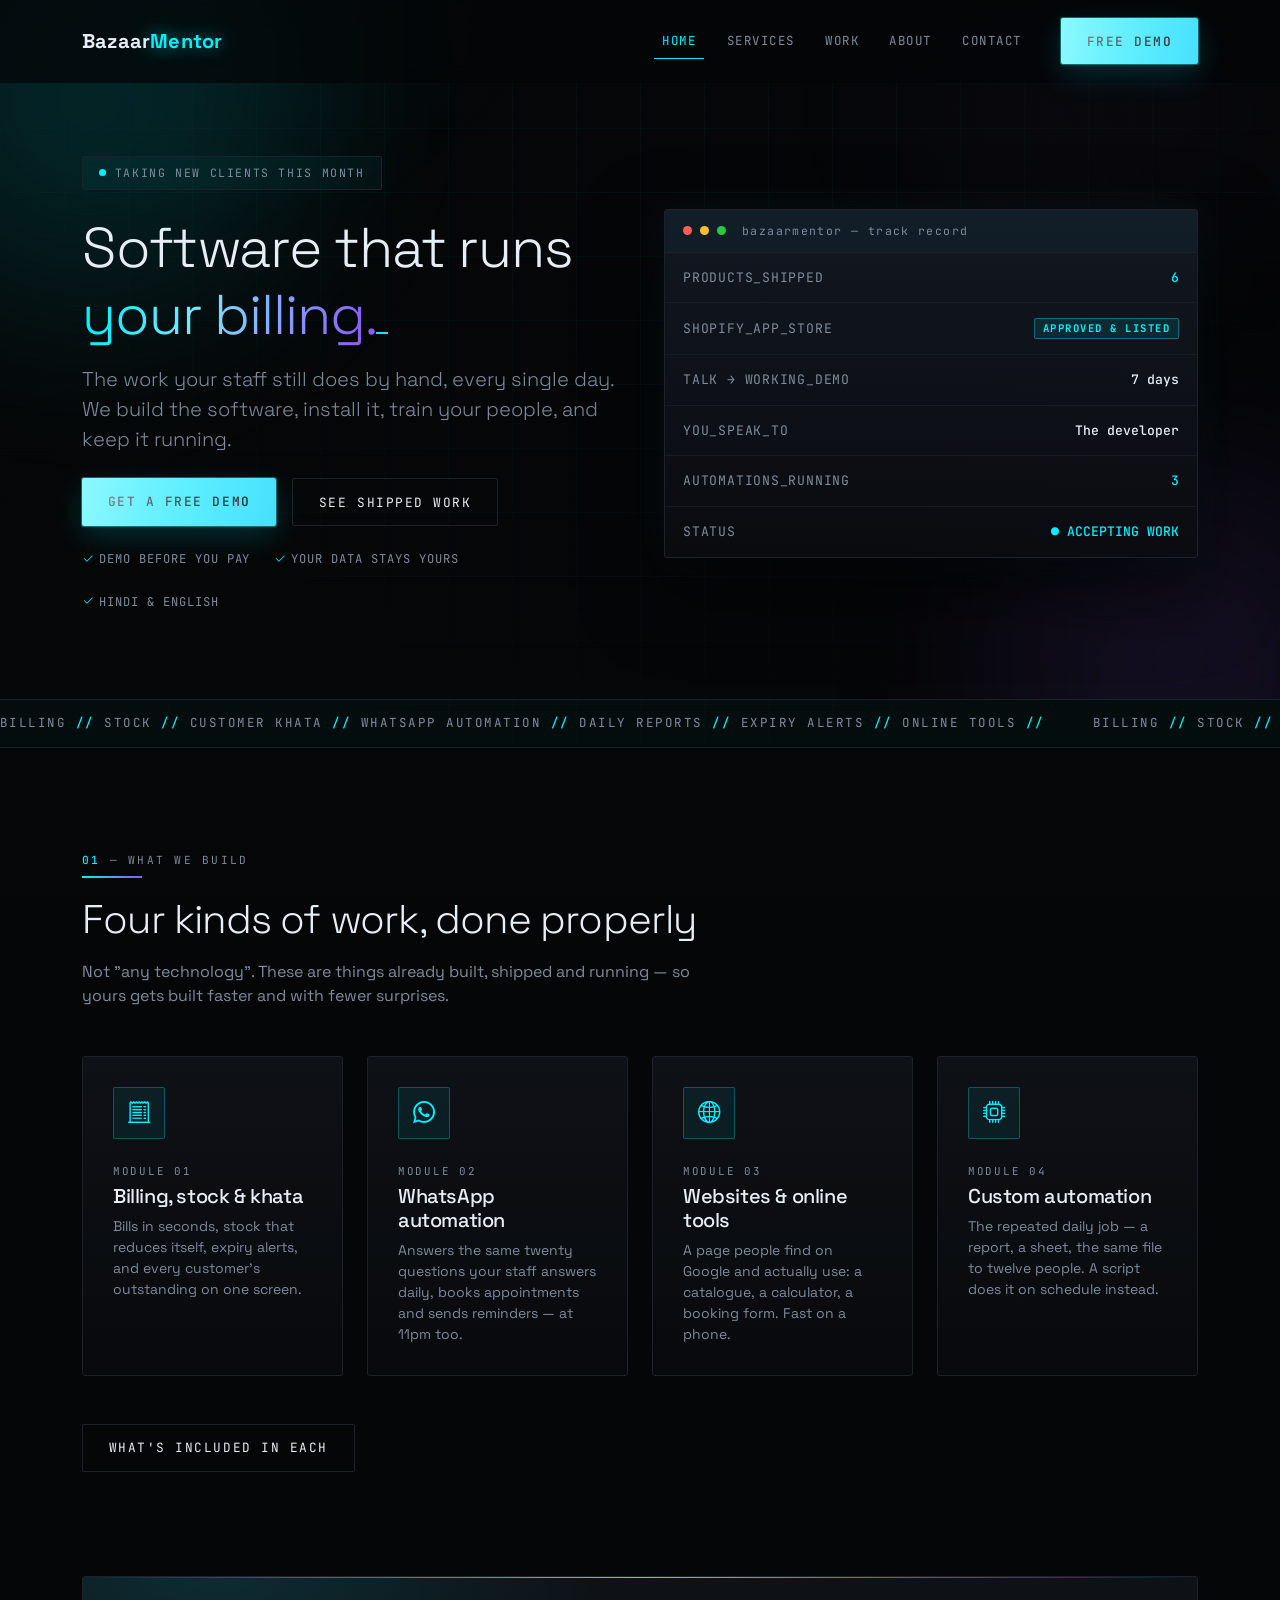
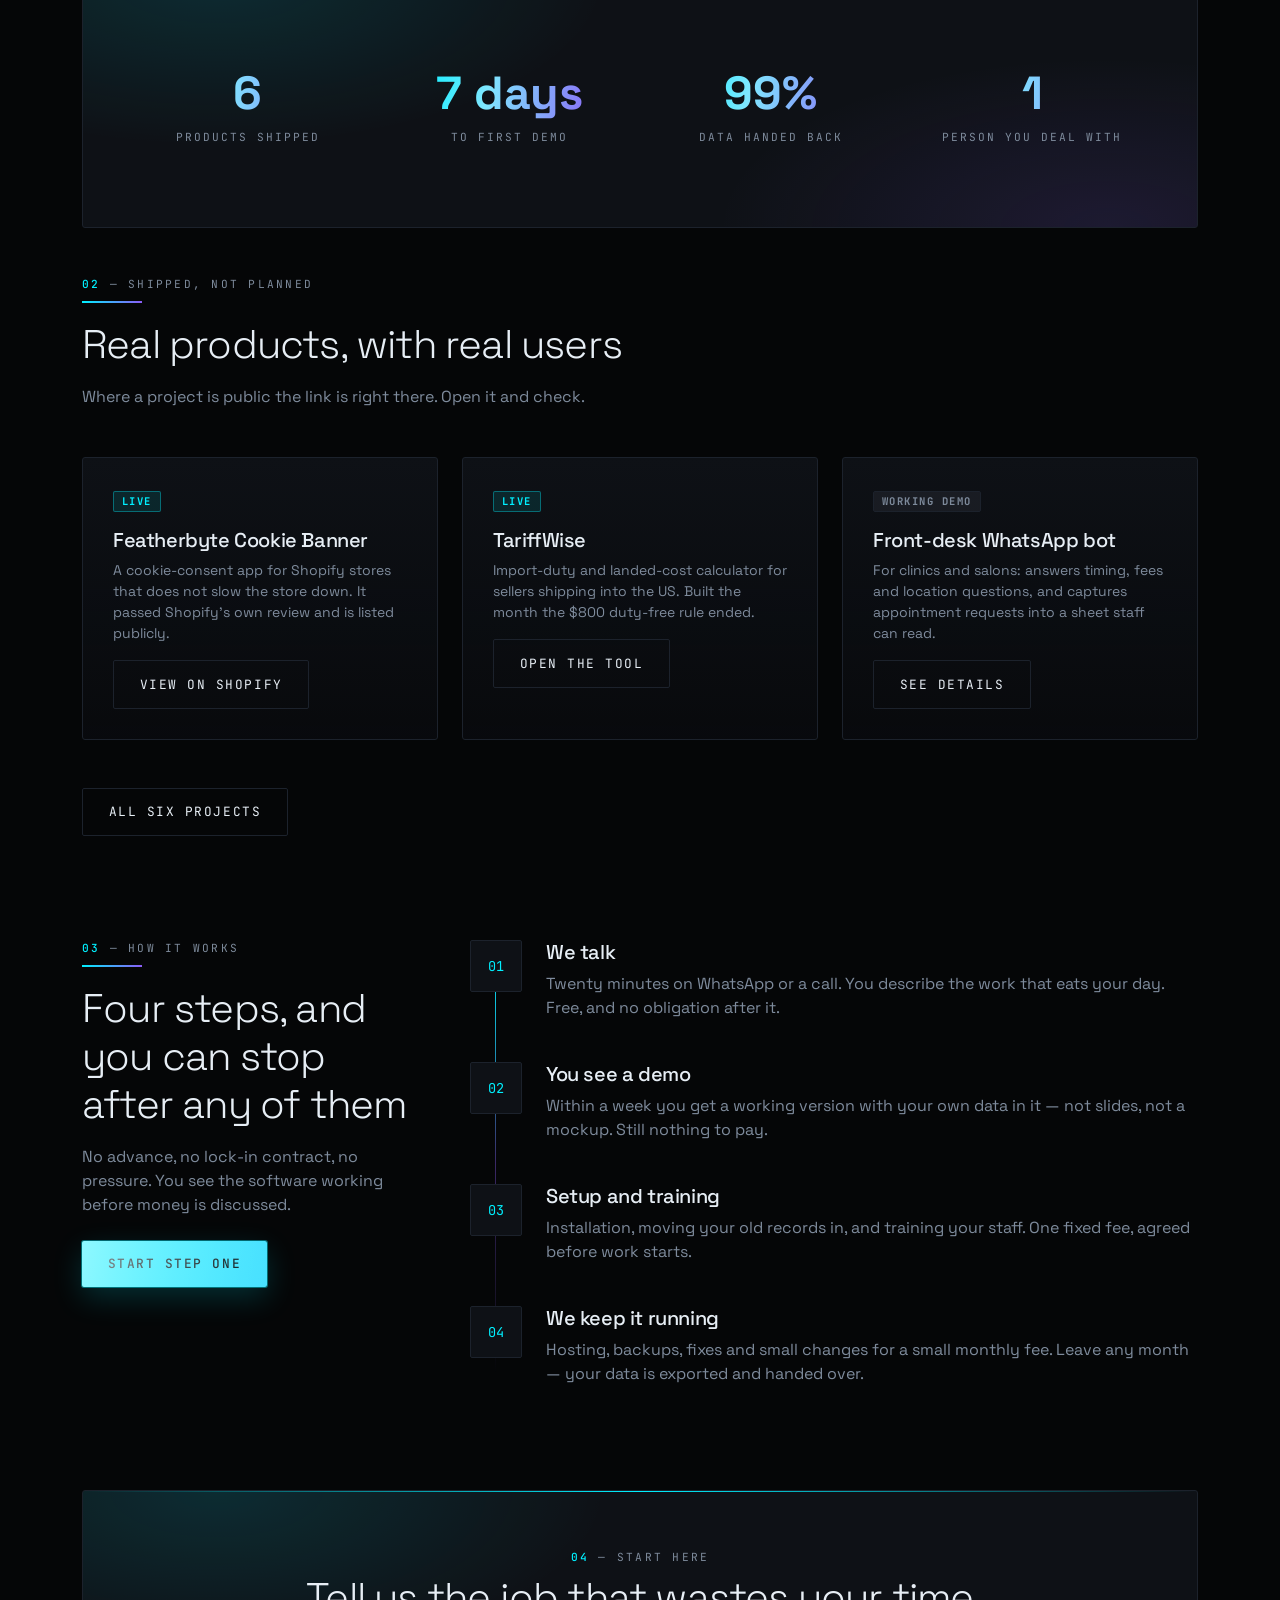
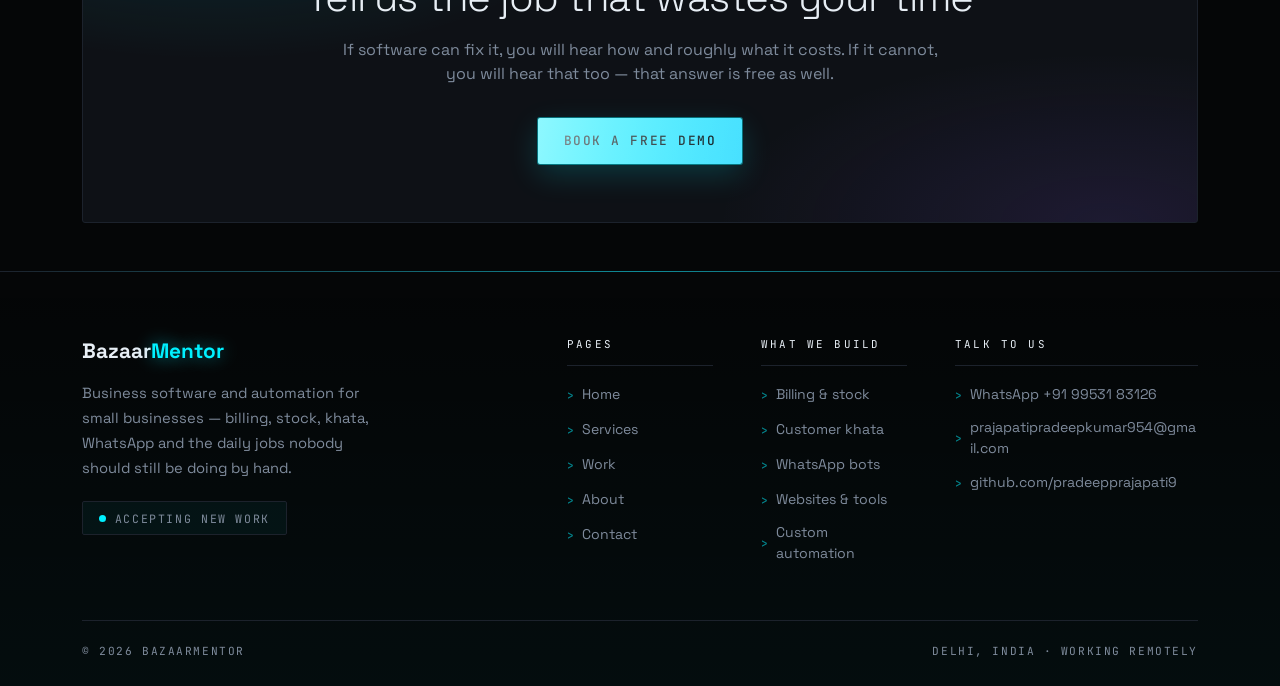
==== commit ddbe8ad5: "Fix card overlap, rebuild footer, tighten mobile - .card-bm no longer forces height:100%, which made" ====
--- a/index.html
+++ b/index.html
@@ -291,18 +291,48 @@
 
 <footer class="footer-bm">
   <div class="container">
-    <div class="row g-4 align-items-center">
-      <div class="col-md-6">
-        <div class="navbar-brand mb-2 d-block">Bazaar<span>Mentor</span></div>
-        <p class="small mb-0">Business software and automation for small businesses. Built and supported from Delhi, for clients anywhere.</p>
-      </div>
-      <div class="col-md-6 text-md-end">
-        <a href="services.html" class="me-3">Services</a>
-        <a href="work.html" class="me-3">Work</a>
-        <a href="about.html" class="me-3">About</a>
-        <a href="contact.html">Contact</a>
-        <div class="mt-3 mono small">&copy; <span id="year">2026</span> BAZAARMENTOR</div>
-      </div>
+    <div class="row g-4 g-lg-5">
+      <div class="col-lg-4">
+        <div class="f-brand">Bazaar<span>Mentor</span></div>
+        <p class="f-about">Business software and automation for small businesses — billing, stock, khata, WhatsApp and the daily jobs nobody should still be doing by hand.</p>
+        <span class="pill"><span class="dot"></span> Accepting new work</span>
+      </div>
+
+      <div class="col-6 col-lg-2 offset-lg-1">
+        <div class="f-head">Pages</div>
+        <ul class="f-list">
+          <li><a href="index.html">Home</a></li>
+          <li><a href="services.html">Services</a></li>
+          <li><a href="work.html">Work</a></li>
+          <li><a href="about.html">About</a></li>
+          <li><a href="contact.html">Contact</a></li>
+        </ul>
+      </div>
+
+      <div class="col-6 col-lg-2">
+        <div class="f-head">What we build</div>
+        <ul class="f-list">
+          <li><a href="services.html">Billing &amp; stock</a></li>
+          <li><a href="services.html">Customer khata</a></li>
+          <li><a href="services.html">WhatsApp bots</a></li>
+          <li><a href="services.html">Websites &amp; tools</a></li>
+          <li><a href="services.html">Custom automation</a></li>
+        </ul>
+      </div>
+
+      <div class="col-lg-3">
+        <div class="f-head">Talk to us</div>
+        <ul class="f-list">
+          <li><a href="https://wa.me/919953183126?text=Hi%20BazaarMentor%2C%20I%20saw%20your%20website." target="_blank" rel="noopener">WhatsApp +91 99531 83126</a></li>
+          <li><a href="mailto:prajapatipradeepkumar954@gmail.com">prajapatipradeepkumar954@gmail.com</a></li>
+          <li><a href="https://github.com/pradeepprajapati9" target="_blank" rel="noopener">github.com/pradeepprajapati9</a></li>
+        </ul>
+      </div>
+    </div>
+
+    <div class="f-bottom">
+      <span>&copy; <span id="year">2026</span> BazaarMentor</span>
+      <span>Delhi, India &middot; working remotely</span>
     </div>
   </div>
 </footer>
--- a/assets/style.css
+++ b/assets/style.css
@@ -143,7 +143,7 @@
 
 /* ---------- cards ---------- */
 .card-bm {
-  position: relative; height: 100%; padding: 30px;
+  position: relative; padding: 30px;
   background: linear-gradient(180deg, var(--bm-surface), rgba(10, 12, 16, .7));
   border: 1px solid var(--bm-line); border-radius: 3px;
   transition: transform .35s cubic-bezier(.2, .8, .2, 1), border-color .35s ease, box-shadow .35s ease;
@@ -168,6 +168,8 @@
   box-shadow: 0 20px 50px rgba(0, 0, 0, .6), 0 0 30px rgba(0, 240, 255, .10);
 }
 .card-bm:hover::before, .card-bm:hover::after { opacity: 1; }
+/* one card per column stretches to match its row; stacked cards keep their own height */
+.row > [class*="col"] > .card-bm:only-child, .card-bm.h-100 { height: 100%; }
 
 .icon-badge {
   width: 52px; height: 52px; border-radius: 2px; display: grid; place-items: center;
@@ -329,9 +331,36 @@
 }
 
 /* ---------- footer ---------- */
-.footer-bm { border-top: 1px solid var(--bm-line); padding: 46px 0 34px; color: var(--bm-muted); }
-.footer-bm a { color: var(--bm-muted); text-decoration: none; font-family: var(--mono); font-size: .78rem; letter-spacing: .1em; text-transform: uppercase; transition: color .2s ease; }
-.footer-bm a:hover { color: var(--bm-cyan); }
+.footer-bm {
+  position: relative; border-top: 1px solid var(--bm-line);
+  padding: 64px 0 0; color: var(--bm-muted);
+  background: linear-gradient(180deg, transparent, rgba(0, 240, 255, .03));
+}
+.footer-bm::before {
+  content: ""; position: absolute; top: -1px; left: 0; right: 0; height: 1px;
+  background: linear-gradient(90deg, transparent, rgba(0, 240, 255, .5), transparent);
+}
+.footer-bm .f-brand { font-family: var(--sans); font-size: 1.3rem; font-weight: 700; color: var(--bm-text); }
+.footer-bm .f-brand span { color: var(--bm-cyan); text-shadow: 0 0 18px rgba(0, 240, 255, .55); }
+.footer-bm .f-about { font-size: .92rem; line-height: 1.7; max-width: 34ch; margin: 14px 0 20px; }
+.f-head {
+  font-family: var(--mono); font-size: .68rem; letter-spacing: .2em; text-transform: uppercase;
+  color: var(--bm-text); padding-bottom: 12px; margin-bottom: 16px;
+  border-bottom: 1px solid var(--bm-line);
+}
+.f-list { list-style: none; padding: 0; margin: 0; display: grid; gap: 11px; }
+.f-list a {
+  color: var(--bm-muted); text-decoration: none; font-size: .88rem;
+  display: inline-flex; align-items: center; gap: .5rem; transition: color .2s ease, gap .2s ease;
+  overflow-wrap: anywhere;
+}
+.f-list a::before { content: "›"; color: var(--bm-cyan); opacity: .55; }
+.f-list a:hover { color: var(--bm-cyan); gap: .75rem; }
+.f-bottom {
+  margin-top: 56px; border-top: 1px solid var(--bm-line); padding: 22px 0 26px;
+  display: flex; flex-wrap: wrap; justify-content: space-between; gap: 10px 20px;
+  font-family: var(--mono); font-size: .7rem; letter-spacing: .14em; text-transform: uppercase;
+}
 
 /* ---------- page header ---------- */
 .page-head { padding: 150px 0 66px; position: relative; overflow: hidden; border-bottom: 1px solid var(--bm-line); }
@@ -384,3 +413,34 @@
 
 /* accent helper used inline in the pages */
 .accent { color: var(--bm-cyan) !important; }
+
+/* ---------- mobile refinements ---------- */
+@media (max-width: 767.98px) {
+  body { font-size: 15px; }
+  .lead { font-size: 1rem; }
+  .footer-bm { padding-top: 48px; }
+  .footer-bm .f-about { max-width: none; }
+  .f-bottom { margin-top: 36px; justify-content: flex-start; gap: 6px 18px; }
+  .ticker span { font-size: .7rem; letter-spacing: .14em; }
+  .panel-head { font-size: .66rem; }
+  .panel-row { font-size: .76rem; padding: 13px 15px; }
+  .sec-num { font-size: .64rem; }
+  .navbar-bm { padding: 12px 0; }
+  .navbar-bm.is-stuck { padding: 9px 0; }
+  #boot .b-brand { font-size: 1.25rem; }
+}
+
+@media (max-width: 575.98px) {
+  .card-bm { padding: 20px; }
+  .cta-band { padding: 32px 18px; }
+  .hero .btn, .cta-band .btn, .page-head .btn { width: 100%; text-align: center; }
+  .hero .d-flex.flex-wrap.gap-3 { gap: .75rem !important; }
+  .display-4 { font-size: 1.85rem; }
+  .display-5 { font-size: 1.7rem; }
+  .display-6 { font-size: 1.4rem; }
+  h2.h4 { font-size: 1.15rem; }
+  .icon-badge { width: 46px; height: 46px; font-size: 1.2rem; }
+  .stat { padding: 16px 6px; }
+  .stat .lbl { font-size: .62rem; letter-spacing: .12em; }
+  .f-list a { font-size: .84rem; }
+}
